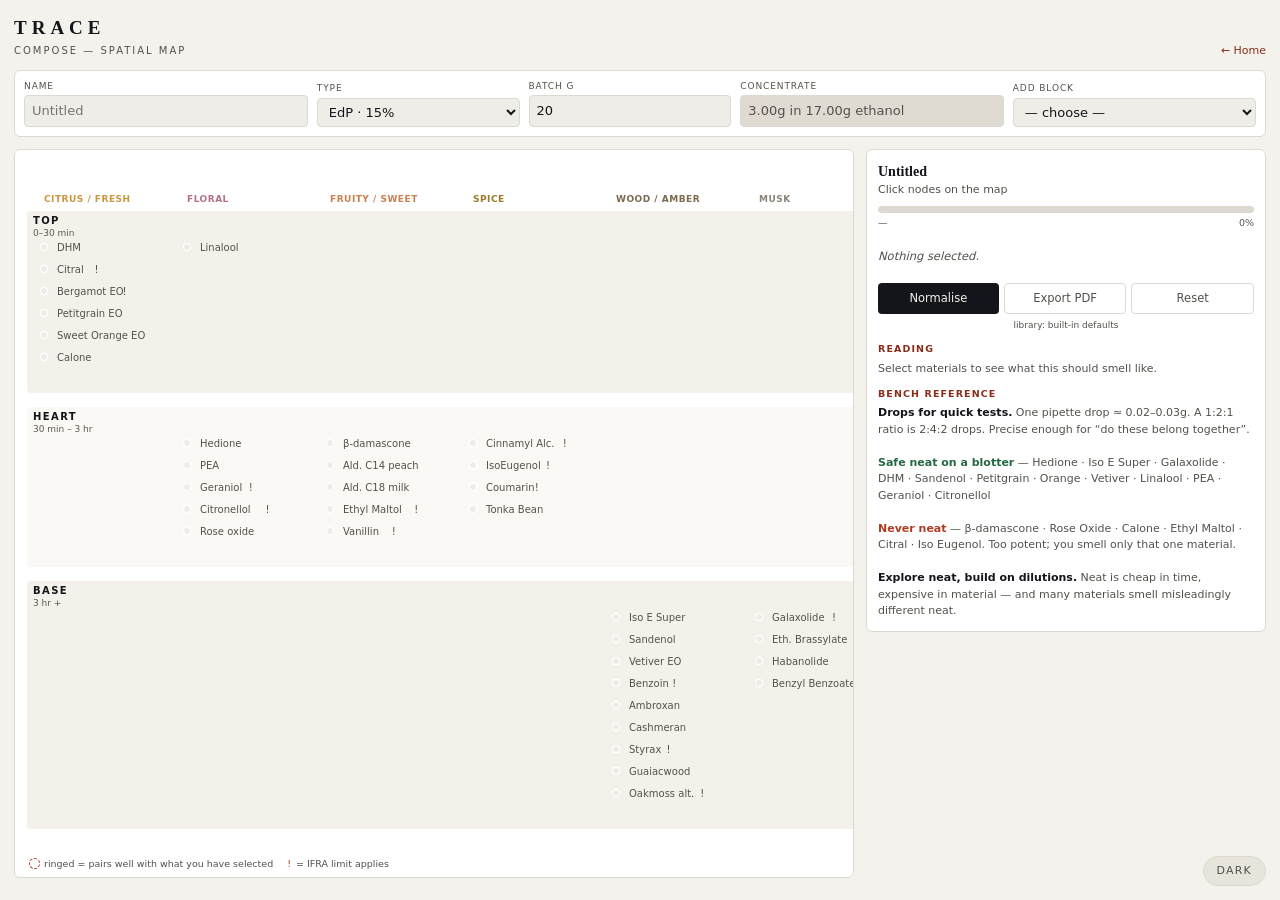
==== compose-map.html @ ac711b18 "Add files via upload" ====
<!DOCTYPE html>
<html lang="en">
<head>
<meta charset="utf-8">
<meta name="viewport" content="width=device-width,initial-scale=1">
<title>TRACE — Compose</title>
<meta name="theme-color" content="#14151A">
<meta name="mobile-web-app-capable" content="yes">
<link rel="manifest" href="compose-manifest.json">
<link rel="icon" href="icon.svg" type="image/svg+xml">
<link rel="stylesheet" href="theme.css">
<script src="theme.js"></script>
<style>
*{box-sizing:border-box;margin:0;padding:0}
body{background:var(--bone);color:var(--ink);font:14px/1.5 system-ui,-apple-system,sans-serif;padding:14px}
.wrap{max-width:1340px;margin:0 auto}
h1{font-family:Georgia,serif;font-size:19px;letter-spacing:5px;font-weight:700}
.sub{font-size:10px;letter-spacing:2px;color:var(--muted);text-transform:uppercase;margin-bottom:12px}
.bar{display:flex;gap:9px;flex-wrap:wrap;background:var(--paper);border:1px solid var(--line);
 border-radius:6px;padding:9px;margin-bottom:12px;align-items:flex-end}
.f{flex:1;min-width:96px}
.f label{display:block;font-size:9px;letter-spacing:.9px;text-transform:uppercase;color:var(--muted);margin-bottom:2px}
input,select{width:100%;border:1px solid var(--line);border-radius:4px;padding:5px 7px;font:inherit;font-size:13px;background:var(--surface2)}
.grid{display:grid;grid-template-columns:1fr 400px;gap:12px;align-items:start}
@media(max-width:1060px){.grid{grid-template-columns:1fr}}
.mapbox{background:var(--paper);border:1px solid var(--line);border-radius:6px;padding:6px;overflow-x:auto}
svg{display:block}
.node{cursor:pointer}
.node circle{transition:r .12s}
.node:hover circle{stroke:var(--primary);stroke-width:2}
.node text{font:10px system-ui,sans-serif;fill:var(--text-2);pointer-events:none}
.node.on text{font-weight:700;fill:var(--text)}
.node.sup text{fill:var(--text-3)}
.node.sug text{fill:var(--primary-t);font-weight:600}
.legend{font-size:9.5px;color:var(--muted);padding:4px 8px 0;display:flex;gap:14px;align-items:center}
.legend i{display:inline-block;width:11px;height:11px;border:1.3px dashed var(--primary);border-radius:50%;vertical-align:-2px;margin-right:4px}
.panel{background:var(--paper);border:1px solid var(--line);border-radius:6px;padding:11px;position:sticky;top:12px;max-height:95vh;overflow-y:auto}
.panel h3{font-family:Georgia,serif;font-size:14px}
.pm{font-size:11px;color:var(--muted);margin-bottom:8px}
.split{height:7px;border-radius:4px;overflow:hidden;display:flex;margin-bottom:3px;background:var(--line)}
.split i{height:100%}
.sl{display:flex;justify-content:space-between;font-size:9.5px;color:var(--muted);margin-bottom:9px}
.blk{border:1px solid var(--line);border-radius:5px;margin:6px 0;background:var(--surface2)}
.blkh{display:flex;align-items:center;gap:6px;padding:4px 7px;background:var(--surface3);font-size:10.5px;border-radius:4px 4px 0 0}
.blkh b{flex:1;font-size:10px;color:var(--brass);letter-spacing:.6px;text-transform:uppercase}
.blkh .bp{font-variant-numeric:tabular-nums;font-weight:700;font-size:11px}
.blkh button{background:none;border:none;color:var(--bad);cursor:pointer;font-size:13px;padding:0 2px}
.row{display:flex;align-items:center;gap:5px;padding:3px 6px;font-size:12px;border-bottom:1px solid var(--line)}
.row:last-child{border-bottom:none}
.row .d{width:7px;height:7px;border-radius:50%;flex-shrink:0}
.row .n{flex:1;line-height:1.2;font-size:11.5px;cursor:help}
.row input{width:50px;text-align:right;padding:2px 4px;font-size:11.5px}
.row select.bs{width:32px;padding:2px 1px;font-size:10px;border-color:var(--line);cursor:pointer}
.row .g{width:74px;text-align:right;font-size:10px;color:var(--muted);line-height:1.25}
.row .c{width:36px;text-align:right;font-size:10px;color:var(--brass);font-variant-numeric:tabular-nums}
.row .x{background:none;border:none;color:var(--bad);cursor:pointer;font-size:13px;padding:0 1px}
.sub2{display:block;font-size:8.5px;color:var(--brass);line-height:1.3}
.row.tot{border-top:1.5px solid var(--ink);border-bottom:none;margin-top:4px;padding-top:5px;font-weight:600}
.row.tot .sp{width:50px;text-align:right;font-size:11.5px;font-variant-numeric:tabular-nums}
.row.tot .g,.row.tot .c{color:var(--ink);font-size:10.5px}
.msg{border-radius:4px;padding:6px 8px;font-size:11px;margin-bottom:5px;line-height:1.35}
.msg.w{background:var(--warnbg);color:var(--warn)}.msg.b{background:var(--badbg);color:var(--bad)}
.msg.g{background:var(--goodbg);color:var(--good)}.msg.n{background:var(--surface3);color:var(--text-2)}
.emp{color:var(--muted);font-size:11.5px;font-style:italic;padding:9px 0}
h4{font-size:9.5px;letter-spacing:1.1px;text-transform:uppercase;color:var(--brass);margin:10px 0 4px}
.acts{display:flex;gap:5px;margin-top:8px;flex-wrap:wrap}
.btn{flex:1;min-width:76px;background:var(--ink);color:var(--bone);border:none;border-radius:4px;padding:6px;font:inherit;font-size:11.5px;cursor:pointer}
.btn.gh{background:none;color:var(--muted);border:1px solid var(--line)}
.bs2{padding:5px 0;border-bottom:1px solid var(--line);font-size:11px;line-height:1.45}
.bs2:last-child{border-bottom:none}
.bs2 b{color:var(--brass);font-size:9.5px;letter-spacing:.8px;text-transform:uppercase}
.bs2 .tm{display:inline-block;width:52px;color:var(--text-3);font-size:10px}
.bs2.good{color:var(--good)}.bs2.warn{color:var(--warn)}.bs2.bad{color:var(--bad)}
.bs2.good b,.bs2.warn b,.bs2.bad b{color:inherit}
#pv{display:none}
@media print{
 body{padding:0;background:var(--surface2)}
 .wrap{display:none}
 #pv{display:block;font:10px/1.4 system-ui,sans-serif;color:#000;padding:12mm}
 #pv h2{font-family:Georgia,serif;font-size:16px;letter-spacing:3px;margin-bottom:2px}
 #pv .meta{font-size:8.5px;color:#555;margin-bottom:8px;border-bottom:1.5px solid var(--primary);padding-bottom:5px}
 #pv table{width:100%;border-collapse:collapse;margin-bottom:8px}
 #pv th{text-align:left;font-size:7.5px;text-transform:uppercase;letter-spacing:.6px;color:#666;border-bottom:1px solid #999;padding:3px}
 #pv td{padding:2.5px 3px;border-bottom:1px solid var(--line);font-size:9px}
 #pv td.r{text-align:right;font-variant-numeric:tabular-nums}
 #pv tr.bh td{background:var(--surface3);font-weight:700;font-size:8px;text-transform:uppercase;letter-spacing:.5px}
 #pv tr.tt td{border-top:1.5px solid #000;border-bottom:none;font-weight:700}
 #pv .cols{display:flex;gap:8mm}
 #pv .col{flex:1}
 #pv .sec{font-size:7.5px;text-transform:uppercase;letter-spacing:1px;color:var(--primary-t);margin:6px 0 2px;font-weight:700}
 #pv .ln{font-size:8.5px;margin-bottom:1.5px;line-height:1.35}
 #pv .fl{font-size:8px;padding:2.5px 4px;background:var(--surface2);border-left:2px solid var(--primary);margin-bottom:2px}
}
</style>
</head>
<body>
<div class="wrap">
<h1>TRACE</h1><div class="sub">Compose — spatial map
 <a href="home.html" style="float:right;color:var(--brass);text-decoration:none;text-transform:none;letter-spacing:0;font-size:11px">← Home</a></div>

<div class="bar">
  <div class="f" style="flex:1.4"><label>Name</label><input id="nm" placeholder="Untitled"></div>
  <div class="f"><label>Type</label><select id="ty"></select></div>
  <div class="f"><label>Batch g</label><input type="number" id="wt" value="20" step="0.5" min="1"></div>
  <div class="f" style="flex:1.3"><label>Concentrate</label><input id="cg" readonly style="background:var(--surface4);color:var(--text-2)"></div>
  <div class="f" style="flex:1.2"><label>Add block</label><select id="blkSel"></select></div>
</div>

<div class="grid">
  <div class="mapbox"><svg id="map" width="880" height="740"></svg>
    <div class="legend"><span><i></i>ringed = pairs well with what you have selected</span>
    <span style="color:var(--bad)">!</span><span style="margin-left:-9px">= IFRA limit applies</span></div>
  </div>
  <div class="panel">
    <h3 id="pt">Nothing selected</h3>
    <div class="pm" id="pmeta">Click nodes on the map</div>
    <div class="split" id="sp"></div>
    <div class="sl"><span id="sl">—</span><span id="ss">0%</span></div>
    <div id="msgs"></div>
    <div id="sel"></div>
    <div class="acts">
      <button class="btn" id="norm">Normalise</button>
      <button class="btn gh" id="save" style="display:none">Save to Studio</button>
      <button class="btn gh" id="pdf">Export PDF</button>
      <button class="btn gh" id="reset">Reset</button>
    </div>
    <div id="src" style="font-size:9px;color:var(--muted);margin-top:5px;text-align:center;cursor:help"></div>
    <h4>Reading</h4>
    <div id="brief" style="font-size:11px;color:var(--muted)">Select materials to see what this should smell like.</div>

    <h4>Bench reference</h4>
    <div style="font-size:11px;color:var(--muted);line-height:1.5">
      <b style="color:var(--ink)">Drops for quick tests.</b> One pipette drop ≈ 0.02–0.03g.
      A 1:2:1 ratio is 2:4:2 drops. Precise enough for “do these belong together”.<br><br>
      <b style="color:var(--good)">Safe neat on a blotter</b> — Hedione · Iso E Super · Galaxolide ·
      DHM · Sandenol · Petitgrain · Orange · Vetiver · Linalool · PEA · Geraniol · Citronellol<br><br>
      <b style="color:var(--bad)">Never neat</b> — β-damascone · Rose Oxide · Calone · Ethyl Maltol ·
      Citral · Iso Eugenol. Too potent; you smell only that one material.<br><br>
      <b style="color:var(--ink)">Explore neat, build on dilutions.</b> Neat is cheap in time,
      expensive in material — and many materials smell misleadingly different neat.
    </div>
  </div>
</div>
</div>
<div id="pv"></div>

<script>
const $=s=>document.querySelector(s);
const cssVar=n=>getComputedStyle(document.documentElement).getPropertyValue(n).trim();
// name, family, band, ifra(% finished |null), dilution%(100=neat), price Rs, pack g, verified
const MAT=[
 ['DHM','citrus','top',null,100,425,10,1],['Citral','citrus','top',0.6,100,380,10,0],
 ['Bergamot EO','citrus','top',0.4,100,500,10,0],['Petitgrain EO','citrus','top',null,100,550,10,0],
 ['Sweet Orange EO','citrus','top',null,100,350,10,1],['Calone','citrus','top',null,10,740,10,1],
 ['Linalool','floral','top',null,100,450,10,1],
 ['Hedione','floral','heart',null,100,650,10,1],['PEA','floral','heart',null,100,380,10,0],
 ['Geraniol','floral','heart',5.3,100,350,10,0],['Citronellol','floral','heart',5.0,100,350,10,0],
 ['Rose oxide','floral','heart',null,10,600,10,0],
 ['β-damascone','fruity','heart',null,10,700,10,0],['Ald. C14 peach','fruity','heart',null,100,350,30,1],
 ['Ald. C18 milk','fruity','heart',null,100,480,30,1],['Ethyl Maltol','fruity','heart',2.0,10,330,30,1],
 ['Vanillin','fruity','heart',5.0,100,500,50,1],
 ['Cinnamyl Alc.','spice','heart',0.5,100,370,10,1],['IsoEugenol','spice','heart',0.02,100,400,10,1],
 ['Coumarin','spice','heart',3.0,10,340,30,1],['Tonka Bean','spice','heart',null,100,300,10,1],
 ['Iso E Super','wood','base',null,100,400,10,1],['Sandenol','wood','base',null,100,400,10,1],
 ['Vetiver EO','wood','base',null,100,600,10,0],['Benzoin','wood','base',2.0,100,450,10,1],
 ['Ambroxan','wood','base',null,10,680,10,1],['Cashmeran','wood','base',null,100,1900,10,1],
 ['Styrax','wood','base',0.6,100,420,10,1],['Guaiacwood','wood','base',null,10,320,10,1],
 ['Oakmoss alt.','wood','base',0.1,10,370,30,1],
 ['Galaxolide','musk','base',21.4,100,350,10,1],['Eth. Brassylate','musk','base',null,100,380,10,1],
 ['Habanolide','musk','base',null,100,900,10,1],['Benzyl Benzoate','musk','base',null,100,220,10,1],
];
const FAMKEYS=[['citrus','Citrus / Fresh'],['floral','Floral'],['fruity','Fruity / Sweet'],
 ['spice','Spice'],['wood','Wood / Amber'],['musk','Musk']];
function famColour(k){
  const v=getComputedStyle(document.documentElement).getPropertyValue('--fam-'+k).trim();
  return v||'#B09A72';
}
let FAM=FAMKEYS.map(([k,n])=>[k,n,famColour(k)]);
function refreshFam(){ FAM=FAMKEYS.map(([k,n])=>[k,n,famColour(k)]); }
const BAND=[['top','TOP','0–30 min',55],['heart','HEART','30 min – 3 hr',255],['base','BASE','3 hr +',455]];
const TYPES=[['Cologne',4],['EdT',10],['EdP',15],['EdP intense',18],['Extrait',22],['Accord neat',100]];
const ETH_G=1.65;

const INFO={
 'DHM':['4–25%','citrus tops; Ambroxan; oakmoss','Heat-stable citrus. Cool Water runs it at 23% — strong enough to lead a fragrance alone.'],
 'Citral':['0.5–4%','DHM; bergamot; petitgrain','Sharp lemon, harsh neat. Sharpens another material\'s edge rather than standing alone.'],
 'Bergamot EO':['3–30%','lavender; oakmoss; rose','PHOTOTOXIC unless bergapten-free. Confirm the grade before wearing in sun.'],
 'Petitgrain EO':['3–15%','orange; neroli; vetiver','Survives heat far better than bergamot, and bridges down into the heart.'],
 'Orange EO':['3–15%','vanilla; cinnamon; caramel','True orange fruit. Nothing else in the kit substitutes.'],
 'Calone':['0.5–3%','Hedione; DHM; Iso E Super','Marine/melon. Trace doses — overdose reads as dated 90s aquatic.'],
 'Linalool':['2–10%','coumarin; oakmoss; citrus','Floral-lavender with a camphoraceous edge. Above ~10% it reads medicinal.'],
 'Hedione':['3–20%','Iso E Super; Galaxolide; rose oxide; linalool; bergamot','BioShop: EDP 3–15%, not IFRA restricted. Adds air rather than smell — florals sit flat without it. AVOID pairing with strong phenolics like eugenol at high dose; the sharpness competes with its transparency.'],
 'PEA':['5–30%','geraniol; citronellol; damascone','Low impact, high dose. Rose bases run it at 25–30%.'],
 'Geraniol':['5–25%','citronellol; PEA; rose oxide','Rose body. Pairs with citronellol — neither carries a rose alone.'],
 'Citronellol':['5–25%','geraniol; PEA','The sweeter half of rose body.'],
 'Rose oxide':['0.5–4%','geraniol; PEA; damascone','Metallic-green sparkle. Trace only; more reads harsh.'],
 'β-damascone':['1–8%','rose pillars; Ald. C14','Jammy rose depth. Overdose goes stewed.'],
 'Ald. C14':['2–15%','rose; vanillin; Ald. C18','Peach lactone despite the aldehyde name. Classic with rose.'],
 'Ald. C18':['2–6%','vanillin; coumarin; sandalwood','Coconut before it is milk. Above ~5% it dominates as coconut.'],
 'Ethyl Maltol':['0.1–2%','vanillin; coumarin; benzoin; musks','Cotton-candy caramel. BioShop: 0.1–2% of compound; below 0.5% it works as an invisible smoother rather than a note. Commonest cause of cloying, and it flattens what surrounds it.'],
 'Vanillin':['2–15%','benzoin; coumarin; ethyl maltol','Powder — dissolves in the ethanol, not the oils. Yellows over time.'],
 'Cinnamyl Alcohol':['0.5–4%','vanillin; benzoin; orange','Warm cinnamon, far less restricted than cinnamal. Too heavy for a top note.'],
 'Iso Eugenol':['0.05–0.5%','rose; carnation; clove','IFRA cap 0.02% — trace only, and needs a 1% dilution to weigh at all.'],
 'Coumarin':['3–20%','lavender; rosemary; vanillin; oakmoss; tonka','Toasted hay-almond, the fougère backbone. BioShop note: bridges vanillin sweetness to dry amber resins. Lasts 400+ hours on a strip — a strong fixative. IFRA capped at 1.5% of finished perfume.'],
 'Tonka Bean':['2–15%','coumarin; vanillin; tobacco','Natural coumarin source — rounder, batch-variable. Log the batch.'],
 'Iso E Super':['5–50%','Galaxolide; Hedione; Ambroxan; Sandenol','The Grojsman base: Iso E 10% + Galaxolide 8% is the structural foundation of most modern masculine formulas. Smooths and diffuses. Above 30% it stops supporting and becomes the effect.'],
 'Sandenol':['5–25%','Ambroxan; Iso E Super; tonka; vanillin; rose','Creamy sandalwood. BioShop: pair with Ambroxan, Cashmeran or Iso E Super to boost diffusion and longevity; with tonka or vanillin for creamy skin warmth.'],
 'Vetiver EO':['3–20%','citrus; Iso E Super; oakmoss','Earthy and dry — your main counterweight to sweetness. Harsh early, smooths with rest.'],
 'Benzoin':['3–15%','vanillin; coumarin; labdanum','Resinoid — pushes maceration past 3 weeks. The 2% IFRA cap binds near 13%.'],
 'Ambroxan':['3–15%','Iso E Super; Hedione; Galaxolide; Cashmeran; Vetiver','BioShop: +Iso E Super = smooth forest-skin effect · +Cashmeran = plush enveloping base · +Vetiver = earthy smoky counterpoint. Pre-diluted 10% in IPM — keep total IPM under ~20% of batch or it clouds.'],
 'Cashmeran':['0.2–3%','Iso E Super; Ambroxan; Sandenol; rose','Ambiguous, musky-peppery-woody — the "smell it again" driver. Typical industry dose is around 2%; most reference formulas sit under 1%. Priciest per gram, so overdosing costs twice.'],
 'Styrax':['1–6%','guaiacwood; labdanum; leather','Leathery-smoky, base position — will not give smoke in the heart.'],
 'Guaiacwood':['2–10%','styrax; vetiver; rose','Sweet rosy smoke. Softer than cypriol, sits in the base.'],
 'Oakmoss':['0.5–5%','bergamot; labdanum; coumarin','Chypre backbone. IFRA cap 0.1% — one of the tightest you work with.'],
 'Galaxolide':['5–30%','Iso E Super; PEA; Hedione; coumarin; geraniol','BioShop pairings: +Iso E Super = Grojsman/Eternity base · +PEA = rose musk · +coumarin = fougère musk · +geraniol 3–5% = rose-geranium lift. Musk anosmia is common, so blend structurally different musks (Ethylene Brassylate, Cashmeran) rather than relying on this alone.'],
 'Eth. Brassylate':['1–10%','rose; Ambroxan; coumarin; vanillin; Sandenol','Soft clean macrocyclic musk. BioShop: 1–10% of concentrate, 2–6% typical. Reads banana to you specifically — check with a fresh nose.'],
 'Habanolide':['2–15%','Galaxolide; Iso E Super; Hedione; Ambroxan; Eth. Brassylate','Clean macrocyclic musk. BioShop: 2–5% added to an oud-rose or amber base gives a modern airy halo without breaking the traditional character.'],
 'Benzyl Benzoate':['1–10%','Galaxolide; resinoids; heavy materials','Fixative and solvent, barely odorous. BioShop lists it specifically as an additional fixative for hot climates — directly relevant to Karachi.'],
 'Cypriol':['1–8%','vetiver; guaiacwood; rose','Nagarmotha — smoky, dry, oud-adjacent. Sits heart-to-base, so it can give smoke in the middle where styrax cannot.'],
 'Ethylene Brassylate':['1–10%','rose; Ambroxan; coumarin; vanillin; Sandenol','Soft clean macrocyclic musk. BioShop: 1–10% of concentrate, 2–6% typical. Reads banana to you specifically — check with a fresh nose.'],
 'Decalactone':['0.5–3%','vanillin; Ald. C18; peach','Peach-creamy lactone. Potent — overwhelming above ~1%.'],
 'Nonalactone':['2–6%','vanillin; coumarin; sandalwood','Coconut before it is milk. Above ~5% it dominates as coconut.'],
 'Geraniol':['5–25%','citronellol; PEA; rose oxide','Rose body. Pairs with citronellol — neither carries a rose alone.'],
 'Rose Oxide':['0.5–4%','geraniol; PEA; damascone','Metallic-green sparkle. Trace only; more reads harsh.'],
 'Damascone':['1–8%','rose pillars; Ald. C14','Jammy rose depth. Overdose goes stewed.'],
};
const DESC={'DHM':'fresh,clean','Citral':'sharp,lemony','Bergamot':'bright,citrus','Petitgrain':'green,dry-citrus',
 'Orange EO':'juicy,sweet-citrus','Calone':'marine,ozonic','Linalool':'floral,camphorous','Hedione':'radiant,airy',
 'PEA':'rosy,honeyed','Geraniol':'rosy,green','Citronellol':'rosy,soft','Rose oxide':'metallic,sparkling',
 'damascone':'jammy,boozy','C14':'peachy,creamy','C18':'coconut,milky','Ethyl Maltol':'caramel,candy',
 'Vanillin':'vanilla,powdery','Cinnamyl Alcohol':'cinnamon,warm-spice','Iso Eugenol':'clove,carnation',
 'Coumarin':'hay,toasted','Tonka':'hay,tobacco','Iso E Super':'velvety,transparent','Sandenol':'creamy,sandalwood',
 'Vetiver':'earthy,dry','Benzoin':'balsamic,resinous','Ambroxan':'ambergris,warm-skin','Cashmeran':'suede,spicy-musk',
 'Styrax':'leathery,smoky','Guaiacwood':'smoky,rosy-wood','Oakmoss':'mossy,bitter-green',
 'Galaxolide':'clean,laundry-musk','Brassylate':'musky,waxy','Habanolide':'skin-musk','Benzyl Benzoate':'faint-balsamic','Cypriol':'smoky,dry-wood','Decalactone':'peachy,creamy',
 'Nonalactone':'coconut,milky','Rose Oxide':'metallic,sparkling','Damascone':'jammy,boozy'};
// Accords documented by BioShop in their own ingredient pages, plus two of ours.
// Percentages are of the whole formula, as BioShop states them.
const PRESETS={
 'Rose accord (BioShop method)':[['Geraniol',14],['Citronellol',7],['PEA (Phenylethyl alcohol)',5],['Rose Oxide',1.5]],
 'Vanilla ladder':[['Vanillin',0.2],['Benzyl Benzoate',0.3],['Ethyl Maltol',0.1]],
 'Petitgrain cologne 4-2-1':[['Petitgrain EO',5],['Bergamot EO',2.5],['Vetiver EO',0.5]],
 'Balsamic module 1:2:2':[['Styrax Resinoid',1],['Benzoin Siam Resinoid',2]],
 'Fougère (tonka-lavender-moss)':[['Tonka Bean Oil',3],['Linalool',4],['Oakmoss',0.5],['Coumarin',3]],
 'DHM fresh accord':[['DHM (Dihydromyrcenol)',10],['Bergamot EO',4],['Galaxolide',6],['Linalool',2]],
 'Cashmere accord':[['Cashmeran',2],['Galaxolide',5],['Ethylene Brassylate',3],['Iso E Super',2]],
 'Skin-scent base':[['Cashmeran',2],['Habanolide',1],['Ambroxan',0.5]],
 'Grojsman base':[['Iso E Super',10],['Galaxolide',8]],
 'Radiance booster':[['Hedione',8],['Iso E Super',5],['Ambroxan',1]],
};
// materials that appear under different names in different lists.
// matched on the WHOLE normalised name, never as a substring — 'isoe' must not
// swallow 'isoeugenol'.
const ALIAS=[
 ['aldc14peach','aldc14','aldehydec14peach','aldehydec14','gammaundecalactone','undecalactone'],
 ['aldc18milk','aldc18coconut','aldc18','aldehydec18coconut','aldehydec18','gammanonalactone','nonalactone'],
 ['ethbrassylate','ethylenebrassylate'],
 ['betadamascone','damascone','bdamascone'],
 ['isoesuper','isoe'],
 ['oakmoss','oakmossalt','oakmossalternative'],
 ['dhm','dhmdihydromyrcenol','dihydromyrcenol'],
 ['pea','peaphenylethylalcohol','phenylethylalcohol'],
 ['calone','calone1951'],
 ['tonkabean','tonkabeanoil'],
 ['cinnamylalc','cinnamylalcohol'],
 ['benzoin','benzoinsiamresinoid'],
 ['styrax','styraxresinoid'],
 ['roseoxide'],
 ['cypriol','cypriolnagarmotha','nagarmotha'],
 ['sweetorangeeo','orangeeo'],
 ['gammadecalactone','decalactone'],
];
const nrm=s=>s.toLowerCase().replace(/[^a-z0-9]/g,'');
function sameMaterial(a,b){
 const x=nrm(a),y=nrm(b);
 if(x===y)return true;
 // alias groups match on the complete name only
 const g=ALIAS.find(gr=>gr.includes(x));
 if(g&&g.includes(y))return true;
 // otherwise allow a containment match, but only when the shorter name is
 // a whole leading or trailing word of the longer one
 const[short,long]=x.length<=y.length?[x,y]:[y,x];
 if(short.length>=4&&(long.startsWith(short)||long.endsWith(short))){
  // guard against 'isoe' vs 'isoeugenol' style false hits
  const aliasA=ALIAS.find(gr=>gr.includes(x)), aliasB=ALIAS.find(gr=>gr.includes(y));
  if(aliasA&&aliasB&&aliasA!==aliasB)return false;
  return true;
 }
 return false;
}

const PAIRS={
 'DHM':['Petitgrain EO','Sweet Orange EO','Ambroxan','Iso E Super','Calone'],
 'Citral':['DHM','Bergamot EO','Petitgrain EO'],
 'Bergamot EO':['Linalool','Oakmoss alt.','Coumarin','PEA'],
 'Petitgrain EO':['Sweet Orange EO','Vetiver EO','DHM','Bergamot EO'],
 'Orange EO':['Vanillin','Cinnamyl Alc.','Tonka Bean','Petitgrain EO'],
 'Calone':['Hedione','DHM','Iso E Super'],
 'Linalool':['Coumarin','Oakmoss alt.','Bergamot EO','Vetiver EO'],
 'Hedione':['Iso E Super','Galaxolide','Rose Oxide','Linalool','Bergamot EO','Sandenol'],
 'PEA':['Geraniol','Citronellol','β-damascone','Hedione'],
 'Geraniol':['Citronellol','PEA','Rose oxide','β-damascone'],
 'Citronellol':['Geraniol','PEA','Rose oxide'],
 'Rose oxide':['Geraniol','PEA','β-damascone'],
 'β-damascone':['PEA','Geraniol','Ald. C14 peach'],
 'Ald. C14 peach':['Vanillin','Ald. C18 milk','Sandenol','β-damascone'],
 'Ald. C18 milk':['Vanillin','Coumarin','Sandenol'],
 'Ethyl Maltol':['Vanillin','Coumarin','Benzoin','Tonka Bean','Ald. C14 (peach)'],
 'Vanillin':['Benzoin','Coumarin','Ethyl Maltol','Sandenol'],
 'Cinnamyl Alcohol':['Vanillin','Benzoin','Sweet Orange EO'],
 'Iso Eugenol':['Geraniol','PEA','Vanillin'],
 'Coumarin':['Linalool','Oakmoss','Tonka Bean','Vanillin','Ethylene Brassylate'],
 'Tonka Bean':['Coumarin','Vanillin','Styrax'],
 'Iso E Super':['Galaxolide','Hedione','Ambroxan','Sandenol','Cashmeran'],
 'Sandenol':['Ambroxan','Iso E Super','Cashmeran','Tonka Bean','Vanillin'],
 'Vetiver EO':['Iso E Super','Petitgrain EO','Oakmoss alt.','Guaiacwood'],
 'Benzoin':['Vanillin','Coumarin','Styrax'],
 'Ambroxan':['Iso E Super','Hedione','Galaxolide','Cashmeran','Vetiver EO','Sandenol'],
 'Cashmeran':['Iso E Super','Ambroxan','Sandenol','Geraniol','Habanolide'],
 'Styrax':['Guaiacwood','Benzoin','Tonka Bean'],
 'Guaiacwood':['Styrax','Vetiver EO','Geraniol'],
 'Oakmoss':['Bergamot EO','Coumarin','Linalool','Vetiver EO'],
 'Galaxolide':['Iso E Super','PEA','Hedione','Coumarin','Geraniol','Ethylene Brassylate'],
 'Eth. Brassylate':['Galaxolide','Habanolide','Ambroxan','Coumarin','Vanillin','Geraniol'],
 'Habanolide':['Galaxolide','Iso E Super','Hedione','Ambroxan','Ethylene Brassylate'],
 'Benzyl Benzoate':['Benzoin','Styrax','Galaxolide'],
 'Cypriol':['Vetiver EO','Guaiacwood','Geraniol','Styrax'],
 'Ethylene Brassylate':['Galaxolide','Habanolide','Ambroxan','Coumarin','Vanillin','Geraniol'],
 'Decalactone':['Vanillin','Ald. C18 milk','Sandenol'],
 'Nonalactone':['Vanillin','Coumarin','Sandenol'],
 'Rose Oxide':['Geraniol','PEA','β-damascone'],
 'Damascone':['PEA','Geraniol','Ald. C14 peach'],
};
// Resolved, symmetric pairing graph. PAIRS as written is directional — if
// Ethyl Maltol lists Coumarin, selecting Coumarin must also ring Ethyl Maltol.
let GRAPH={};
function buildGraph(){
 GRAPH={};
 const add=(a,b)=>{ if(!a||!b||a===b)return; (GRAPH[a]=GRAPH[a]||new Set()).add(b); };
 Object.keys(PAIRS).forEach(k=>{
  const src=resolve(k); if(!src)return;        // key not present in this library
  (PAIRS[k]||[]).forEach(t=>{
   const dst=resolve(t); if(!dst)return;       // skip materials not owned
   add(src,dst); add(dst,src);                 // both directions
  });
 });
}
function pairsFor(n){
 const key=resolve(n);
 if(key&&GRAPH[key])return[...GRAPH[key]];
 for(const k in PAIRS)if(sameMaterial(n,k))return PAIRS[k];
 return[];
}
// For pre-diluted stocks, converting a neat range gives impossible numbers
// (coumarin 3–20% neat would need 30–200% of a 10% stock). These are the
// achievable ranges for the stock as sold, with the neat equivalent noted.
const STOCK_RANGE={
 'Ambroxan':'3–15%','Coumarin':'4–25%','Ethyl Maltol':'1–20%','Calone':'0.5–5%',
 'Rose Oxide':'1–8%','beta-Damascone':'1–10%','Guaiacwood':'2–15%','Oakmoss':'2–15%',
};
function usageRange(name){
 const inf=info(name); if(!inf)return null;
 const m=M(name), dil=m?m[4]:100;
 if(dil<100){
  const key=Object.keys(STOCK_RANGE).find(k=>sameMaterial(k,name));
  const txt=key?STOCK_RANGE[key]:inf[0];
  const nums=(txt.match(/[\d.]+/g)||[]).map(Number);
  return {txt:txt+' of your '+dil+'% stock', lo:nums[0]??null, hi:nums[1]??null,
          neat:inf[0], dil, trace:txt!==inf[0]};
 }
 const nums=(inf[0].match(/[\d.]+/g)||[]).map(Number);
 return {txt:inf[0], lo:nums[0]??null, hi:nums[1]??null, neat:inf[0], dil, trace:false};
}
function rangeFlag(name,pct){
 const r=usageRange(name); if(!r||r.lo==null||r.hi==null||!pct)return '';
 if(pct>r.hi*1.15)return 'high';
 if(pct<r.lo*0.85)return 'low';
 return '';
}
function resolve(target){
 const hit=MAT.find(m=>sameMaterial(m[0],target));
 return hit?hit[0]:null;
}
function suggested(){
 const s=new Set();
 Object.keys(sel).forEach(n=>pairsFor(n).forEach(p=>{
  const real=resolve(p);
  if(real&&sel[real]===undefined)s.add(real)}));
 return s;
}
// Materials that should not sit together, curated from BioShop AVOID statements.
// Stored ONCE per pair and checked BOTH WAYS — a warning on A's page is a warning
// for B too, which is not how the source data reads.
const TEN=/galaxolide|ambroxan|cashmeran|benzoin|vanillin|maltol|habanolide|iso e|styrax|guaiac|oakmoss|patchouli|brassylate/i;
const CONFLICTS=[
 ['DHM','Calone','over-saturates the fresh register',{'DHM':8},'B','their marine accord specifies DHM 5-8%'],
 ['DHM','AAG','two green-aquatic drivers compete',{'DHM':8},'E','no figure given; mirrors the Calone threshold'],
 ['Calone','AAG','both ozonic — 4:1 AAG:Calone is the accord, beyond that it muddles',{'AAG':0.4},'D','from their 4:1 AAG:Calone accord ratio'],
 ['DHM','Iso Eugenol','incongruent fresh-spicy clash',null,'B','stated as an absolute clash, no dose given'],
 ['Hedione','Iso Eugenol','phenolic sharpness competes with Hedione transparency',{'Iso Eugenol':0.01},'I','Iso Eugenol IFRA cap 0.02% of finished'],
 ['Calone','Iso Eugenol','clean marine against warm phenolic',null,'E','structural logic, not stated'],
 ['Orange EO','Iso Eugenol','phenolic + citrus — discolouration risk',{'Orange EO':8},'E','they say ’high concentrations’ with no number'],
 ['Petitgrain EO','Oakmoss','both EU sensitisers — risk compounds',{'Oakmoss':0.05},'I','Oakmoss IFRA cap 0.1% of finished'],
 ['Iso Eugenol','Oakmoss','both strong sensitisers',null,'B','stated: avoid with other strong sensitisers'],
 ['Cinnamyl Alc','Iso Eugenol','both EU allergens at max rate',{'Cinnamyl Alc':1.5},'E','both EU allergens; threshold is mine'],
 ['Coumarin','Tonka','COUMARIN STACKING — total must stay under 1.5% of finished',{'Coumarin':2.0},'I','coumarin IFRA 1.5% of finished'],
 ['Ald. C14','Ald. C18','over-lactoning — artificial candy effect',{'Ald. C14':0.8},'E','’high percentages’ stated, no number'],
 ['Ald. C14','Aldehyde C16','lactone overload',{'Ald. C14':0.8},'E','’high percentages’ stated, no number'],
 ['Ald. C18','Aldehyde C16','lactone overload',{'Ald. C18':6},'E','’high percentages’ stated, no number'],
 ['Cashmeran','Orange EO','strong citrus with no bridging middle note',{'Cashmeran':2},'E','stated qualitatively; threshold is mine'],
 ['Cashmeran','Petitgrain EO','strong citrus with no bridging middle note',{'Cashmeran':2},'E','stated qualitatively; threshold is mine'],
 ['Guaiacwood','Orange EO','smokiness suppresses citrus lift',{'Guaiacwood':4},'E','’overdosing in citrus blends’ — no number'],
 ['Guaiacwood','Bergamot','smokiness suppresses citrus lift',{'Guaiacwood':4},'E','’overdosing in citrus blends’ — no number'],
 ['Sandenol','Citral','aggressive aldehyde needs a bridging material',{'Citral':0.6},'E','’aggressive aldehydes’ — no number'],
 ['Vetiver','Calone','vetiver overwhelms delicate aquatics',{'Vetiver':5},'E','’keep concentrations measured’ — no number'],
 ['Vetiver','Galaxolide','sharp synthetic musk against vetiver can dissonate',{'Vetiver':8},'E','’at high ratios’ — no number'],
 ['Citronellol','Benzyl Benzoate','citronellol flattens under overdosed benzyl benzoate',{'Benzyl Benzoate':6},'E','my inference'],
 ['Bergamot','Peppermint','two assertive camphoraceous tops compete',{'Peppermint':0.3},'B','stated: eucalyptus-type camphoraceous clash'],
 ['Ethyl Maltol','Furaneol','multiple primary sweeteners — pick ONE lead',{'Furaneol':0.05},'B','stated: avoid multiple primary sweeteners'],
 ['Ethyl Maltol','Maple Lactone','multiple sweeteners — keep one as lead',{'Maple Lactone':0.2},'E','threshold mine'],
 ['Ethyl Maltol','Ethyl Vanillin','cumulative sweetness overpowers',{'Ethyl Vanillin':0.3},'B','stated explicitly by name'],
 ['Furaneol','Maple Lactone','multiple sweeteners — pick ONE lead',{'Furaneol':0.05},'E','threshold mine'],
 ['Vanillin','Ethyl Vanillin','use the ladder ratio 4:2:1, not both at full dose',{'Ethyl Vanillin':0.3},'D','from their 0.2:0.1:0.05 vanilla ladder'],
 ['Vanillin','Benzaldehyde','vanillin + strong aldehyde — contrast turns harsh',{'Benzaldehyde':0.3},'B','stated: avoid vanillin with strong aldehydes'],
 ['Aldehyde C16','Ethyl Maltol','jammy + candy without calibration reads synthetic',{'Aldehyde C16':0.06},'B','stated: without careful calibration'],
 ['Birch Tar','Calone','tar smoke destroys a marine accord',null,'E','structural logic'],
 ['Birch Tar','Orange EO','tar suppresses citrus lift',{'Birch Tar':0.03},'E','structural logic'],
 ['Birch Tar','Petitgrain EO','tar suppresses citrus lift',{'Birch Tar':0.03},'E','structural logic'],
 ['Civet','Calone','animalic against clean marine',{'Civet':0.02},'E','structural logic'],
 ['Indole','Calone','indolic warmth against clean marine',{'Indole':0.03},'E','structural logic'],
 ['Sulfurol','Calone','savoury-milky against marine is incongruent',{'Sulfurol':0.02},'E','structural logic'],
 ['Peppermint','Calone','two cooling registers compete',{'Peppermint':0.2},'E','structural logic'],
 ['Safranal','Calone','leathery-medicinal against clean marine',{'Safranal':0.01},'E','structural logic'],
 ['Frankincense','Orange EO','resinous smoke mutes citrus lift',{'Frankincense':8},'E','structural logic'],
 ['Labdanum','Calone','heavy amber against a fresh marine top',{'Labdanum':1.0},'E','structural logic'],
 ['Cedarwood','Calone','dry wood flattens the aquatic effect',{'Cedarwood':6},'E','structural logic'],
];
function conflictsIn(names, shares){
 const out=[], seen=new Set();
 const actual=n=>{const m=M(n); return m ? (shares[n]||0)*m[4]/100 : 0;};
 CONFLICTS.forEach(([a,b,why,cap,src,srcwhy])=>{
  const ma=names.filter(n=>sameMaterial(n,a)||nrm(n).includes(nrm(a)));
  const mb=names.filter(n=>sameMaterial(n,b)||nrm(n).includes(nrm(b)));
  ma.forEach(x=>mb.forEach(y=>{
   if(x===y)return;
   const k=[x,y].sort().join('|'); if(seen.has(k))return; seen.add(k);
   if(!cap){ out.push([x,y,why,'avoid at any dose',true,src,srcwhy]); return; }
   const key=Object.keys(cap)[0], lim=cap[key];
   const who=(sameMaterial(x,key)||nrm(x).includes(nrm(key)))?x:y;
   const act=actual(who);
   out.push([x,y,why,
     'safe while '+who+' stays under '+lim+'% actual — you are at '+act.toFixed(3)+'%',
     act>lim, src, srcwhy]);
  }));
 });
 return out;
}

const DIF=/hedione|iso e|ambroxan|DHM|calone|galaxolide/i;
const M=n=>MAT.find(x=>x[0]===n);
function info(n){for(const k in INFO)if(n.includes(k))return INFO[k];return null}
function desc(n){for(const k in DESC)if(n.includes(k))return DESC[k].split(',');return[]}
function perG(n){const m=M(n);return m&&m[6]?m[5]/m[6]:0}
function weighAs(w){if(w>=0.10)return{t:w.toFixed(3)+'g',tier:0};
 if(w>=0.01)return{t:(w*10).toFixed(2)+'g †',tier:1};return{t:(w*100).toFixed(2)+'g ‡',tier:2}}

const NS='http://www.w3.org/2000/svg';
const mk=(t,a={})=>{const e=document.createElementNS(NS,t);for(const k in a)e.setAttribute(k,a[k]);return e};
let sel={},blocks=[],rowRefs={},bid=1,studioIds=null;
const VERIFIED={};
const SKEY='trace:compose', LKEY='trace:studio';
const Store={
 async get(k){if(window.storage){try{const r=await window.storage.get(k,false);return r?r.value:null}catch(e){}}
  try{return localStorage.getItem(k)}catch(e){return null}},
 async set(k,v){if(window.storage){try{await window.storage.set(k,v,false);return}catch(e){}}
  try{localStorage.setItem(k,v)}catch(e){}}};

// where a material sits on the map, inferred from its name
const PLACE={'DHM':['citrus','top'],'Citral':['citrus','top'],'Bergamot':['citrus','top'],
 'Petitgrain':['citrus','top'],'Orange':['citrus','top'],'Calone':['citrus','top'],
 'Linalool':['floral','top'],'Cardamom':['spice','top'],
 'Hedione':['floral','heart'],'PEA':['floral','heart'],'Phenylethyl':['floral','heart'],
 'Geraniol':['floral','heart'],'Citronellol':['floral','heart'],'Rose oxide':['floral','heart'],
 'Jasmine':['floral','heart'],'damascone':['fruity','heart'],'C14':['fruity','heart'],
 'C18':['fruity','heart'],'Nonalactone':['fruity','heart'],'nonalactone':['fruity','heart'],
 'Decalactone':['fruity','heart'],'Maltol':['fruity','heart'],'Vanillin':['fruity','heart'],
 'Cinnamyl':['spice','heart'],'Eugenol':['spice','heart'],'Coumarin':['spice','heart'],
 'Tonka':['spice','heart'],
 'Iso E':['wood','base'],'Sandenol':['wood','base'],'Vetiver':['wood','base'],
 'Benzoin':['wood','base'],'Ambroxan':['wood','base'],'Cashmeran':['wood','base'],
 'Styrax':['wood','base'],'Guaiacwood':['wood','base'],'Oakmoss':['wood','base'],
 'Cypriol':['wood','base'],'Labdanum':['wood','base'],
 'Civet':['musk','base'],'Aldehyde C16':['fruity','heart'],'Peppermint':['citrus','top'],
 'Birch Tar':['wood','base'],'Frankincense':['wood','base'],'Fructone':['fruity','heart'],
 'Black Pepper':['spice','top'],'Safranal':['spice','heart'],'Indole':['floral','heart'],
 'Sulfurol':['fruity','heart'],'Furaneol':['fruity','heart'],'Maple Lactone':['fruity','heart'],
 'AAG':['citrus','top'],'Benzaldehyde':['fruity','heart'],'Cedarwood':['wood','base'],
 'cis-3-Hexenol':['citrus','top'],'Heliotropin':['fruity','heart'],'Ethyl Vanillin':['fruity','heart'],
 'Lavender':['floral','top'],'Ylang Ylang':['floral','heart'],'Labdanum':['wood','base'],
 'Galaxolide':['musk','base'],'Brassylate':['musk','base'],'Habanolide':['musk','base'],
 'Benzyl Benzoate':['musk','base'],'Civetone':['musk','base']};
// exact names from the real library take priority — checked before any substring guess
const PLACE_EXACT={
 'Ald. C14 (peach)':['fruity','heart'],'Ald. C18 (coconut)':['fruity','heart'],
 'PEA (Phenylethyl alcohol)':['floral','heart'],'Iso Eugenol':['spice','heart'],
 'Iso E Super':['wood','base'],'Rose Oxide':['floral','heart'],
 'beta-Damascone':['fruity','heart'],'Orange EO':['citrus','top'],
 'Oakmoss':['wood','base'],'Cinnamyl Alcohol':['spice','heart'],
 'Tonka Bean Oil':['spice','heart'],'Ethylene Brassylate':['musk','base'],
 'Calone':['citrus','top'],'Styrax Resinoid':['wood','base'],
 'Benzoin Siam Resinoid':['wood','base'],'DHM (Dihydromyrcenol)':['citrus','top'],
 'Cypriol (Nagarmotha)':['wood','base'],'Oakmoss alternative':['wood','base'],
 'gamma-Nonalactone':['fruity','heart'],'gamma-Decalactone':['fruity','heart'],
};
function place(n){
 const key=Object.keys(PLACE_EXACT).find(k=>k.toLowerCase()===n.trim().toLowerCase());
 if(key)return PLACE_EXACT[key];
 // fall back to substring, longest key first so 'Phenylethyl' beats 'PEA'
 const ks=Object.keys(PLACE).sort((a,b)=>b.length-a.length);
 for(const k of ks)if(n.toLowerCase().includes(k.toLowerCase()))return PLACE[k];
 return['wood','base'];
}


// merge the user's real library over the built-in list — Studio wins on conflicts,
// but nothing in the built-in list ever disappears
async function loadLibrary(){
 const v=await Store.get(LKEY); if(!v)return null;
 let d; try{d=JSON.parse(v)}catch(e){return null}
 if(!d.mat||!d.mat.length)return null;
 const skip=/^(ethanol|dpg|ipm|isopropyl myristate|water)$/i;
 const builtIn=MAT.map(r=>r.slice());
 const rows=[],ids={};
 d.mat.forEach(m=>{
  const name=(m.name||'').trim();
  if(!name||skip.test(name))return;
  if(rows.some(r=>sameMaterial(r[0],name)))return;
  const[f,b]=place(name);
  rows.push([name,f,b,m.ifra,m.conc,m.price,m.bottleSize,m.priceVerified?1:0]);
  ids[name]=m.id;
  if(m.verified)VERIFIED[name]=m.verified;
  // library data wins over the built-in tables
  if(m.usage||m.pairs||m.note){
   INFO[name]=[m.usage||(info(name)||['—'])[0],
               m.pairs||(info(name)||['','—'])[1],
               m.note||(info(name)||['','',''])[2]];
   VERIFIED[name]=m.verified||"";
  }
  if(m.pairs){
   const list=m.pairs.split(/[;,]/).map(x=>x.trim()).filter(Boolean);
   if(list.length)PAIRS[name]=list;
  }
 });
 if(!rows.length)return null;
 let carried=0;
 builtIn.forEach(r=>{
  if(rows.some(x=>sameMaterial(x[0],r[0])))return;
  rows.push(r);carried++;
 });
 MAT.length=0; rows.forEach(r=>MAT.push(r));
 studioIds=ids;
 return {studio:rows.length-carried, carried};
}
let saveT=null;
function persist(){clearTimeout(saveT);saveT=setTimeout(()=>Store.set(SKEY,JSON.stringify(
 {sel,blocks,bid,nm:$('#nm').value,ty:$('#ty').value,wt:$('#wt').value})),400)}
const COLW=143,X0=14,DY=22;
let P={},BANDY={};
function layout(){
 P={};BANDY={};
 let y=55;
 BAND.forEach(([bk])=>{
  const rows=Math.max(1,...FAM.map(([fk])=>MAT.filter(m=>m[1]===fk&&m[2]===bk).length));
  const h=36+rows*DY+14;
  BANDY[bk]={y,h};
  FAM.forEach(([fk],fi)=>MAT.filter(m=>m[1]===fk&&m[2]===bk)
   .forEach((m,i)=>{P[m[0]]={x:X0+fi*COLW+9,y:y+36+i*DY,fam:fk,band:bk}}));
  y+=h+14;
 });
 return y;
}
layout();

const conc=()=>+$('#ty').value, W=()=>parseFloat($('#wt').value)||0, cgram=()=>W()*conc()/100;
function shares(){const ns=Object.keys(sel),su=ns.reduce((a,n)=>a+(sel[n]||0),0);
 const o={};ns.forEach(n=>o[n]=su>0?(sel[n]||0)/su*100:0);return{out:o,su}}
const blockOf=n=>{const b=blocks.find(b=>b.m.includes(n));return b?b.id:''};

function drawMap(){
 const svg=$('#map');svg.innerHTML='';
 BAND.forEach(([bk,bn,bt],bi)=>{
  const{y:by,h}=BANDY[bk];
  svg.append(mk('rect',{x:6,y:by,width:868,height:h,fill:bi%2?cssVar('--band-a'):cssVar('--band-b'),rx:4}));
  const l=mk('text',{x:12,y:by+13,'font-size':10,'font-weight':700,'letter-spacing':1.4,fill:cssVar('--text')});l.textContent=bn;svg.append(l);
  const t=mk('text',{x:12,y:by+25,'font-size':9,fill:cssVar('--text-3')});t.textContent=bt;svg.append(t);
 });
 FAM.forEach(([fk,fn,fc],fi)=>{const t=mk('text',{x:X0+fi*COLW+9,y:46,'font-size':9,'letter-spacing':.5,fill:fc,'font-weight':600});
  t.textContent=fn.toUpperCase();svg.append(t)});
 const ord={top:0,heart:1,base:2};
 const pts=Object.keys(sel).map(n=>({n,...P[n]})).sort((a,b)=>ord[a.band]-ord[b.band]||a.x-b.x);
 if(pts.length>1){let d='M '+pts[0].x+' '+pts[0].y;
  for(let i=1;i<pts.length;i++){const a=pts[i-1],b=pts[i],mx=(a.x+b.x)/2;
   d+=` C ${mx} ${a.y}, ${mx} ${b.y}, ${b.x} ${b.y}`}
  svg.append(mk('path',{d,fill:'none',stroke:cssVar('--primary'),'stroke-width':1.6,'stroke-opacity':.6,'stroke-linecap':'round'}))}
 const any=Object.keys(sel).length>0,{out:sh}=shares();
 const sug=any?suggested():new Set();
 MAT.forEach(m=>{const[name,fam,,ifra]=m,p=P[name],on=sel[name]!==undefined;
  const isSug=!on&&sug.has(name);
  const fc=FAM.find(f=>f[0]===fam)[2];
  const g=mk('g',{class:'node'+(on?' on':'')+(any&&!on&&!isSug?' sup':'')+(isSug?' sug':'')});
  const r=on?Math.max(5,Math.min(11,4+(sh[name]||0)*.22)):3.6;
  if(isSug)g.append(mk('circle',{cx:p.x,cy:p.y,r:8,fill:'none',stroke:cssVar('--primary'),
    'stroke-width':1.3,'stroke-dasharray':'2.5 2.5','stroke-opacity':.85}));
  g.append(mk('circle',{cx:p.x,cy:p.y,r,fill:on?fc:cssVar('--surface2'),stroke:on?fc:(isSug?cssVar('--primary'):cssVar('--surface5')),
    'stroke-width':on?0:1.2,'fill-opacity':any&&!on&&!isSug?.35:1}));
  const disp=name.length>17?name.slice(0,16)+'…':name;
  const t=mk('text',{x:p.x+13,y:p.y+3.5});t.textContent=disp;g.append(t);
  if(ifra!=null){const w=mk('text',{x:p.x+17+disp.length*5.6,y:p.y+3.5,'font-size':10,'font-weight':700,fill:cssVar('--bad')});w.textContent='!';g.append(w)}
  const inf=info(name),ti=mk('title');
  const ur=usageRange(name);
  const why=isSug?Object.keys(sel).filter(s=>pairsFor(s).some(p=>resolve(p)===name)):[];
  ti.textContent=[name,desc(name).join(', '),
   why.length?'▸ pairs with your '+why.join(', '):'',
   'typical '+(ur?ur.txt:(inf?inf[0]:'—')),
   ur&&ur.trace?'('+ur.neat+' is the neat figure — a '+ur.dil+'% stock cannot reach it)':'',
   'pairs with: '+(inf?inf[1]:'—'),
   VERIFIED[name]&&!/^estimate/i.test(VERIFIED[name])
     ? '✓ verified — '+VERIFIED[name]
     : '⌁ unverified — my estimate, check the supplier page',
   ifra!=null?'IFRA '+ifra+'% of finished product':'no IFRA limit',
   m[4]<100?'supplied at '+m[4]+'% in carrier':'neat',
   'Rs '+perG(name).toFixed(1)+'/g',inf?'\n'+inf[2]:''].filter(Boolean).join('  ·  ');
  g.append(ti);
  g.onclick=()=>{if(on){delete sel[name];blocks.forEach(b=>b.m=b.m.filter(x=>x!==name))}else sel[name]=5;draw()};
  svg.append(g)});
}

function buildRows(){
 const box=$('#sel');box.innerHTML='';rowRefs={};
 const names=Object.keys(sel);
 if(!names.length){box.innerHTML='<div class="emp">Nothing selected.</div>';return}
 const ord={top:0,heart:1,base:2};
 const mkRow=n=>{
  const fc=FAM.find(f=>f[0]===P[n].fam)[2],m=M(n),inf=info(n);
  const r=document.createElement('div');r.className='row';
  const d=document.createElement('span');d.className='d';d.style.background=fc;
  const nm=document.createElement('span');nm.className='n';
  nm.innerHTML=n+(m[4]<100?'<span class="sub2">'+m[4]+'% in carrier</span>':'');
  const ur=usageRange(n);
  if(inf)nm.title=n+'\ntypical '+(ur?ur.txt:inf[0])
   +(ur&&ur.trace?'\n('+ur.neat+' is the figure for neat material — a '+ur.dil
     +'% stock is a trace-dosing tool and cannot reach that)':'')
   +'\npairs with: '+inf[1]+'\n\n'+inf[2];
  const ip=document.createElement('input');ip.type='number';ip.step='any';ip.min='0';ip.value=sel[n];
  ip.oninput=()=>{sel[n]=ip.value===''?0:parseFloat(ip.value)||0;refresh()};
  const bsel=document.createElement('select');bsel.className='bs';bsel.title='Assign to block';
  bsel.innerHTML='<option value="">—</option>'+blocks.map(b=>`<option value="${b.id}">${b.n.slice(0,2)}</option>`).join('');
  bsel.value=blockOf(n);
  bsel.onchange=()=>{blocks.forEach(b=>b.m=b.m.filter(x=>x!==n));
   const b=blocks.find(b=>b.id==bsel.value);if(b)b.m.push(n);draw()};
  const g=document.createElement('span');g.className='g';
  const c=document.createElement('span');c.className='c';
  const x=document.createElement('button');x.className='x';x.textContent='×';
  x.onclick=()=>{delete sel[n];blocks.forEach(b=>b.m=b.m.filter(y=>y!==n));draw()};
  r.append(d,nm,ip,bsel,g,c,x);rowRefs[n]={g,c,input:ip};return r};
 blocks.forEach(b=>{
  const mem=b.m.filter(n=>sel[n]!==undefined);if(!mem.length)return;
  const wrap=document.createElement('div');wrap.className='blk';
  const h=document.createElement('div');h.className='blkh';
  h.innerHTML='<b>'+b.n+'</b><span class="bp" id="bp'+b.id+'"></span>';
  const del=document.createElement('button');del.textContent='×';del.title='Remove block and its materials';
  del.onclick=()=>{b.m.forEach(n=>delete sel[n]);blocks=blocks.filter(x=>x!==b);draw()};
  h.append(del);wrap.append(h);
  mem.sort((a,c)=>ord[P[a].band]-ord[P[c].band]).forEach(n=>wrap.append(mkRow(n)));
  box.append(wrap)});
 names.filter(n=>!blockOf(n)).sort((a,c)=>ord[P[a].band]-ord[P[c].band]).forEach(n=>box.append(mkRow(n)));
 const tr=document.createElement('div');tr.className='row tot';
 tr.innerHTML='<span class="d"></span><span class="n">Total</span><span class="sp" id="sPct"></span>'+
  '<span style="width:32px"></span><span class="g" id="sG"></span><span class="c" id="sC"></span><span style="width:15px"></span>';
 box.append(tr);
}

function draw(){refreshFam();layout();buildRows();refresh()}
window.draw=draw;
function refresh(){
 $('#cg').value=cgram().toFixed(2)+'g in '+(W()-cgram()).toFixed(2)+'g ethanol';
 drawMap();
 const names=Object.keys(sel),{out:sh,su}=shares(),cg=cgram();
 $('#pt').textContent=$('#nm').value||'Untitled';
 $('#pmeta').textContent=names.length?names.length+' materials · '+conc()+'% · '+W()+'g':'Click nodes on the map';
 const bt={top:0,heart:0,base:0};names.forEach(n=>bt[P[n].band]+=sh[n]);
 const sp=$('#sp');sp.innerHTML='';
 [['top',cssVar('--fam-citrus')],['heart',cssVar('--fam-floral')],['base',cssVar('--scent-blood')]].forEach(([k,c])=>{
  const i=document.createElement('i');i.style.width=bt[k]+'%';i.style.background=c;sp.append(i)});
 $('#sl').textContent=names.length?`top ${Math.round(bt.top)} · heart ${Math.round(bt.heart)} · base ${Math.round(bt.base)}`:'—';
 const ss=$('#ss');ss.textContent=names.length?(Math.abs(su-100)<.5?'100%':su.toFixed(1)+'% → normalised'):'0%';
 ss.style.color=Math.abs(su-100)<.5?'var(--good)':'var(--muted)';
 let cost=0,est=false;
 names.forEach(n=>{const r=rowRefs[n];if(!r)return;
  const m=M(n),w=cg*sh[n]/100,wa=weighAs(w);
  r.g.innerHTML=wa.t+(m[4]<100?'<span class="sub2">'+(sh[n]*m[4]/100).toFixed(2)+'% active</span>':'');
  r.g.style.color=wa.tier?'var(--warn)':'var(--muted)';
  const c=w*perG(n);cost+=c;if(!m[7])est=true;
  r.c.textContent=c>=1?Math.round(c):c.toFixed(1);
  r.c.title='Rs '+perG(n).toFixed(1)+'/g'+(m[7]?'':' — estimated');
  const rf=rangeFlag(n,sh[n]), ur=usageRange(n);
  if(r.input){
   r.input.style.borderColor = rf==='high'?'var(--warn)':rf==='low'?'var(--text-3)':'';
   const at = Math.abs(su-100)<.5 ? '' : ' (you are at '+sh[n].toFixed(1)+'% once normalised)';
   r.input.title = ur
    ? 'typical '+ur.txt+(rf==='high'?' — above range':rf==='low'?' — below range':' — in range')+at
    : '';
  }});
 cost+=(W()-cg)*ETH_G;
 blocks.forEach(b=>{const e=$('#bp'+b.id);
  if(e)e.textContent=b.m.filter(n=>sel[n]!==undefined).reduce((a,n)=>a+sh[n],0).toFixed(1)+'%'});
 const sP=$('#sPct');
 if(sP){sP.textContent=su.toFixed(1)+'%';sP.style.color=Math.abs(su-100)<.5?'var(--good)':'var(--warn)';
  $('#sG').textContent=W().toFixed(1)+'g';
  $('#sC').textContent='Rs '+Math.round(cost)+(est?'*':'');
  $('#sC').title='Batch total'+(est?'. * some prices estimated':'')+' · Rs '+Math.round(W()?cost/W()*50:0)+' per 50g bottle'}
 msgs(bt,cg,names,sh);brief(bt,names,sh);
 window._est=est;window._cost=cost;persist();
}

function msgs(bt,cg,names,sh){
 const box=$('#msgs');box.innerHTML='';
 const add=(k,t)=>{const d=document.createElement('div');d.className='msg '+k;d.innerHTML=t;box.append(d)};
 if(!names.length)return;
 const viol=[];let carrier=0,t1=0,t2=0;
 names.forEach(n=>{const m=M(n),act=sh[n]*conc()/100*(m[4]/100);
  if(m[3]!=null&&act>m[3])viol.push(n+' at '+act.toFixed(2)+'% vs '+m[3]+'% — cap at '+(m[3]*100/(conc()*m[4]/100)).toFixed(1)+'% of concentrate');
  if(m[4]<100)carrier+=cg*sh[n]/100*(1-m[4]/100);
  const w=cg*sh[n]/100,tr=weighAs(w).tier;if(w>0&&tr===1)t1++;if(w>0&&tr===2)t2++});
 viol.forEach(v=>add('b','<b>IFRA over</b> — '+v));
 if(!viol.length&&names.some(n=>M(n)[3]!=null))add('g','IFRA limits clear.');
 if(carrier>0){const p=carrier/W()*100;
  if(p>20)add('b','Carrier load <b>'+p.toFixed(1)+'%</b> — past the ~22% cloud threshold.');
  else if(p>12)add('w','Carrier load '+p.toFixed(1)+'% — watch it.')}
 conflictsIn(names,sh).forEach(([a,b,why,verdict,over,src,srcwhy])=>
  add(over?'b':'w', (over?'<b>OVER THRESHOLD</b> — ':'<b>Watch</b> — ')+a+' + '+b+
   '<br><span style=\'opacity:.85\'>'+why+'</span>'+'<br><span style=\'opacity:.7;font-size:10px\'>'+verdict+'</span>'+'<br><span style=\'font-size:9.5px;opacity:.8\'>'+({B:'&#10003; BioShop stated',D:'&#10003; derived from a BioShop figure',I:'&#10003; published IFRA limit',E:'&#8902; MY ESTIMATE — no published figure'}[src]||'')+' &middot; '+(srcwhy||'')+'</span>'));
 if(t1)add('w','<b>†</b> '+t1+' under 0.10g — dilute what you hold <b>1:9</b>, weigh the figure shown.');
 if(t2)add('b','<b>‡</b> '+t2+' under 0.01g — a 1:9 dilution still will not reach the floor. Dilute <b>1:99</b> or raise the batch.');
 if(names.length>2){
  if(!bt.top)add('n','No top note — it will open abruptly.');
  if(!bt.base)add('n','No base — gone within the hour.');
  if(!bt.heart&&bt.top&&bt.base)add('n','No heart — top and base will feel disconnected.');
  if(bt.top>45)add('w','Top-heavy at '+Math.round(bt.top)+'% — most evaporates in 30 min.')}
}

function readingData(bt,names,sh){
 const fams={};let sweet=0,dry=0,ten=0,dif=0,res=0;
 names.forEach(n=>{fams[P[n].fam]=(fams[P[n].fam]||0)+sh[n];
  if(/maltol|vanill|benzoin|coumarin|tonka|milk|C18|Orange/i.test(n))sweet+=sh[n];
  if(/vetiver|oakmoss|iso e|petitgrain|guaiac|styrax|patchouli/i.test(n))dry+=sh[n];
  if(TEN.test(n))ten+=sh[n];if(DIF.test(n))dif+=sh[n];
  if(/benzoin|styrax|oakmoss/i.test(n))res+=sh[n]});
 const band=k=>names.filter(n=>P[n].band===k).sort((a,b)=>sh[b]-sh[a]).slice(0,3);
 const words={};names.forEach(n=>desc(n).forEach(w=>words[w]=(words[w]||0)+sh[n]));
 const has=r=>names.some(n=>r.test(n));
 const isoE=sel['Iso E Super']?sh['Iso E Super']:0;
 let genre='';
 if(isoE>30)genre='minimalist skin-scent — Iso E at '+Math.round(isoE)+'% is an overdose, and that becomes the effect';
 else if(has(/oakmoss/i)&&has(/bergamot/i)&&fams.floral>8)genre='chypre';
 else if(has(/coumarin/i)&&has(/oakmoss|linalool/i)&&dry>12)genre='fougère';
 else if(has(/calone/i)&&fams.citrus>12)genre='aquatic';
 else if(sweet>25)genre='gourmand — sweetness is the subject';
 else if(sweet>12)genre='gourmand accent — sweetness as facet';
 else if(has(/geraniol|citronellol|rose oxide/i))genre='rose composition';
 else if(fams.wood>35&&sweet<10)genre='dry woody-amber';
 else if(fams.citrus>35)genre='cologne — citrus-led';
 let cl,ck;
 if(sweet>22&&dry<8){cl='poor — sweet with no dry contrast will bloom and cloy in heat';ck='bad'}
 else if(res>18&&dry<10){cl='marginal — resinous weight gets heavy in humidity';ck='warn'}
 else if(dry>15&&sweet<15){cl='good — dry and transparent, holds up in heat';ck='good'}
 else{cl='workable — sweetness is countered';ck='ok'}
 const s=[];
 if(fams.floral>8&&!sel['Hedione'])s.push('Hedione — florals sit flat without it');
 if(sweet>10&&dry<5)s.push('vetiver or Iso E Super for dryness');
 if(fams.citrus>20&&!fams.wood)s.push('a wood base — citrus has nowhere to land');
 if((sel['Geraniol']||sel['Citronellol'])&&!sel['β-damascone'])s.push('β-damascone — rose body without depth reads thin');
 if(sel['Ethyl Maltol']&&sh['Ethyl Maltol']>12)s.push('ethyl maltol is high — it flattens what sits around it');
 if(bt.base>0&&bt.base<20)s.push('more base — under 20% will not hold');
 return{band,words:Object.entries(words).sort((a,b)=>b[1]-a[1]).slice(0,5).map(x=>x[0]),genre,cl,ck,sugg:s,
  lon:ten>45?'long — 6h+':ten>25?'moderate — 4–6h':ten>12?'short — 2–4h':'very short — under 2h',
  pro:dif>45?'strong, fills a room':dif>22?"moderate, arm's length":'close to skin',
  mac:res?'3+ weeks — resinoid present':has(/EO|Tonka/i)?'2 weeks — naturals present':'1 week — all synthetic',
  hasAmb:has(/ambroxan|cashmeran|habanolide/i)}}

function brief(bt,names,sh){
 const b=$('#brief');
 if(!names.length){b.textContent='Select materials to see what this should smell like.';return}
 const d=readingData(bt,names,sh);
 let t='<div class="bs2"><b>Wear arc</b><br>';
 t+='<span class="tm">0–30m</span> '+(bt.top?d.band('top').join(', '):'nothing — opens into the heart')+'<br>';
 t+='<span class="tm">30m–3h</span> '+(bt.heart?d.band('heart').join(', '):'gap')+'<br>';
 t+='<span class="tm">3h+</span> '+(bt.base?d.band('base').join(', '):'nothing')+'</div>';
 if(d.words.length)t+='<div class="bs2"><b>Character</b><br>'+d.words.join(' · ')+'</div>';
 if(d.genre)t+='<div class="bs2"><b>Reads as</b><br>'+d.genre+'</div>';
 t+='<div class="bs2"><b>Performance</b><br>longevity '+d.lon+' · projection '+d.pro+'</div>';
 t+='<div class="bs2 '+d.ck+'"><b>Karachi climate</b><br>'+d.cl+'</div>';
 t+='<div class="bs2"><b>Maceration</b><br>'+d.mac+'</div>';
 if(d.hasAmb)t+='<div class="bs2"><b>Note</b><br>ambiguous base material present — the "smell it again" quality</div>';
 if(d.sugg.length)t+='<div class="bs2"><b>Consider</b><br>'+d.sugg.join('<br>')+'</div>';
 b.innerHTML=t;
}

function buildPDF(){
 const names=Object.keys(sel);if(!names.length){alert('Nothing to export.');return}
 const{out:sh,su}=shares(),cg=cgram(),ord={top:0,heart:1,base:2};
 const bt={top:0,heart:0,base:0};names.forEach(n=>bt[P[n].band]+=sh[n]);
 const d=readingData(bt,names,sh);
 let rows='',cost=0;
 const line=n=>{const m=M(n),w=cg*sh[n]/100,wa=weighAs(w),c=w*perG(n);cost+=c;
  return`<tr><td>${n}${m[4]<100?' <i style="font-size:7.5px">('+m[4]+'% in carrier)</i>':''}</td>`+
   `<td class="r">${sh[n].toFixed(1)}%</td><td class="r">${m[4]<100?(sh[n]*m[4]/100).toFixed(2)+'%':'—'}</td>`+
   `<td class="r">${wa.t}</td><td class="r">${c>=1?Math.round(c):c.toFixed(1)}</td></tr>`};
 blocks.forEach(b=>{const mem=b.m.filter(n=>sel[n]!==undefined);if(!mem.length)return;
  rows+=`<tr class="bh"><td colspan="4">${b.n}</td><td class="r">${mem.reduce((a,n)=>a+sh[n],0).toFixed(1)}%</td></tr>`;
  mem.sort((a,c)=>ord[P[a].band]-ord[P[c].band]).forEach(n=>rows+=line(n))});
 const free=names.filter(n=>!blockOf(n)).sort((a,c)=>ord[P[a].band]-ord[P[c].band]);
 if(free.length&&blocks.some(b=>b.m.some(n=>sel[n]!==undefined)))rows+='<tr class="bh"><td colspan="5">Unblocked</td></tr>';
 free.forEach(n=>rows+=line(n));
 const eth=W()-cg;cost+=eth*ETH_G;
 rows+=`<tr><td>Ethanol</td><td class="r">—</td><td class="r">—</td><td class="r">${eth.toFixed(2)}g</td><td class="r">${Math.round(eth*ETH_G)}</td></tr>`;
 rows+=`<tr class="tt"><td>Total</td><td class="r">${su.toFixed(1)}%</td><td class="r"></td><td class="r">${W().toFixed(1)}g</td><td class="r">Rs ${Math.round(cost)}</td></tr>`;
 const viol=[];names.forEach(n=>{const m=M(n),act=sh[n]*conc()/100*(m[4]/100);
  if(m[3]!=null&&act>m[3])viol.push(n+' — '+act.toFixed(2)+'% vs '+m[3]+'% limit')});
 const dil=names.filter(n=>weighAs(cg*sh[n]/100).tier>0);
 const ty=TYPES.find(t=>t[1]===conc());
 $('#pv').innerHTML=`<h2>${($('#nm').value||'UNTITLED').toUpperCase()}</h2>
 <div class="meta">TRACE · ${ty?ty[0]:''} ${conc()}% · ${W()}g batch · concentrate ${cg.toFixed(2)}g + ethanol ${eth.toFixed(2)}g · ${new Date().toLocaleDateString()}</div>
 <table><tr><th>Material</th><th class="r">% conc</th><th class="r">active</th><th class="r">weigh</th><th class="r">Rs</th></tr>${rows}</table>
 <div class="cols"><div class="col">
  <div class="sec">Wear arc</div>
  <div class="ln">0–30m · ${bt.top?d.band('top').join(', '):'—'}</div>
  <div class="ln">30m–3h · ${bt.heart?d.band('heart').join(', '):'—'}</div>
  <div class="ln">3h+ · ${bt.base?d.band('base').join(', '):'—'}</div>
  <div class="sec">Structure</div><div class="ln">top ${Math.round(bt.top)}% · heart ${Math.round(bt.heart)}% · base ${Math.round(bt.base)}%</div>
  <div class="sec">Character</div><div class="ln">${d.words.join(' · ')}</div>
  ${d.genre?'<div class="sec">Reads as</div><div class="ln">'+d.genre+'</div>':''}
 </div><div class="col">
  <div class="sec">Performance</div><div class="ln">longevity ${d.lon}</div><div class="ln">projection ${d.pro}</div>
  <div class="sec">Maceration</div><div class="ln">${d.mac}</div>
  <div class="sec">Karachi climate</div><div class="ln">${d.cl}</div>
  <div class="sec">Cost</div><div class="ln">Rs ${Math.round(cost)} this batch · Rs ${Math.round(W()?cost/W()*50:0)} per 50g bottle${window._est?' (some estimated)':''}</div>
 </div></div>
 <div class="sec">IFRA</div>${viol.length?viol.map(v=>'<div class="fl">OVER — '+v+'</div>').join(''):'<div class="ln">All limits clear at this concentration.</div>'}
 ${dil.length?'<div class="sec">Weighing</div>'+dil.map(n=>{const t=weighAs(cg*sh[n]/100);
   return'<div class="fl">'+n+' — dilute what you hold '+(t.tier===1?'1:9':'1:99')+', weigh '+t.t.replace(/[†‡]/g,'').trim()+'</div>'}).join(''):''}
 ${d.sugg.length?'<div class="sec">Consider</div>'+d.sugg.map(s=>'<div class="ln">· '+s+'</div>').join(''):''}
 <div style="margin-top:8px;font-size:7px;color:#888;border-top:1px solid #ccc;padding-top:4px">
 IFRA figures are Category 4 (fine fragrance) as % of finished product, seeded from memory and unverified. Confirm against the official IFRA Standards before commercial use.</div>`;
 window.print();
}

(function init(){
 const s=$('#ty');TYPES.forEach(([n,c])=>{const o=document.createElement('option');o.value=c;o.textContent=n+' · '+c+'%';s.append(o)});
 s.value=15;s.onchange=refresh;$('#wt').oninput=refresh;$('#nm').oninput=refresh;
 const bs=$('#blkSel');
 bs.innerHTML='<option value="">— choose —</option>'+Object.keys(PRESETS).map(k=>`<option>${k}</option>`).join('')+'<option value="__new">+ Empty block…</option>';
 bs.onchange=()=>{const v=bs.value;if(!v)return;
  if(v==='__new'){const n=prompt('Block name');if(n)blocks.push({id:bid++,n,m:[]})}
  else{const b={id:bid++,n:v,m:[]};PRESETS[v].forEach(([mn,p])=>{if(M(mn)){sel[mn]=p;b.m.push(mn)}});blocks.push(b)}
  bs.value='';draw()};
 $('#norm').onclick=()=>{const ns=Object.keys(sel),su=ns.reduce((a,n)=>a+(sel[n]||0),0);
  if(!su)return;ns.forEach(n=>sel[n]=Math.round(sel[n]/su*1000)/10);draw()};
 $('#reset').onclick=()=>{if(Object.keys(sel).length&&!confirm('Clear everything?'))return;
  sel={};blocks=[];bid=1;$('#nm').value='';$('#wt').value=20;$('#ty').value=15;Store.set(SKEY,'');draw()};
 $('#pdf').onclick=buildPDF;
 $('#save').onclick=saveToStudio;
 if('serviceWorker' in navigator)navigator.serviceWorker.register('compose-sw.js').catch(()=>{});
 loadLibrary().then(r=>{
  const h=layout();
  buildGraph();
  $('#map').setAttribute('height',h+10);
  if(r){$('#src').textContent='library: '+r.studio+' from Studio'+(r.carried?' + '+r.carried+' built-in':'');
   $('#src').title=r.carried
    ? r.carried+' material(s) are on this map but not yet in your Studio library — add them in Studio so cost and stock track properly.'
    : 'All materials loaded from your Studio library.';}
  else{$('#src').textContent='library: built-in defaults';
   $('#src').title='No Studio data on this device. Open Studio and import your data to link them.';}
  $('#save').style.display=r?'':'none';
  return Store.get(SKEY);
 }).then(v=>{
  if(v){try{const d=JSON.parse(v);
   sel=d.sel||{};blocks=d.blocks||[];bid=d.bid||1;
   Object.keys(sel).forEach(n=>{if(!MAT.find(m=>m[0]===n))delete sel[n]});
   blocks.forEach(b=>b.m=b.m.filter(n=>sel[n]!==undefined));
   if(d.nm)$('#nm').value=d.nm; if(d.ty)$('#ty').value=d.ty; if(d.wt)$('#wt').value=d.wt;
  }catch(e){}}
  draw();
 });
})();

async function saveToStudio(){
 const names=Object.keys(sel);
 if(!names.length){alert('Nothing to save.');return}
 if(!studioIds){alert('No Studio library linked on this device.');return}
 const v=await Store.get(LKEY); if(!v){alert('Studio data not found.');return}
 const d=JSON.parse(v);
 const{out:sh}=shares();
 const missing=names.filter(n=>!studioIds[n]);
 if(missing.length){alert('Not in the Studio library: '+missing.join(', '));return}
 const res=/benzoin|styrax|oakmoss/i, nat=/EO|Tonka/i;
 d.form.push({id:Math.random().toString(36).slice(2,9),
  name:$('#nm').value||'From Compose',conc:conc(),
  mac:names.some(n=>res.test(n))?3:names.some(n=>nat.test(n))?2:1,
  note:'Built in Compose'+(blocks.length?' — blocks: '+blocks.filter(b=>b.m.some(n=>sel[n]!==undefined)).map(b=>b.n).join(', '):'')+'.',
  parked:'',
  items:names.map(n=>({ref:studioIds[n],acc:false,pct:Math.round(sh[n]*10)/10}))});
 await Store.set(LKEY,JSON.stringify(d));
 alert('Saved to Studio as "'+($('#nm').value||'From Compose')+'".');
}
</script>
</body>
</html>
---- theme.css ----
/* ==========================================================
   TRACE — brand theme · dark
   Single source of truth. Edit here, every app follows.
   Linked by: home · index · compose-map · open · direction
   ========================================================== */

:root{
  /* ---- base + elevation --------------------------------
     white overlaid on #14151A at increasing opacity.
     Higher number = closer to the viewer.                 */
  --bg:       #14151A;   /*  0%  page                       */
  --surface:  #202125;   /*  5%  cards, panels              */
  --surface2: #24252A;   /*  7%  nested panels, rows         */
  --surface3: #292A2F;   /*  9%  headers, block titles       */
  --surface4: #303135;   /* 12%  hover, active               */
  --surface5: #3A3A3F;   /* 16%  inputs, wells               */

  /* ---- brand -------------------------------------------- */
  --primary:   #E8563C;  /* flame — accent, tags, alerts     */
  --primary-d: #C4442D;  /* pressed / darker fill            */
  --primary-t: #F9AE9B;  /* label tint — 8.8:1 on base       */
  --secondary: #3CCEE8;  /* cyan — links, data, second voice */
  --secondary-d:#2BA8BF;
  --secondary-t:#7FDFF0;

  /* ---- text --------------------------------------------- */
  --text:   #EDEBE6;     /* 15.3:1 — body                    */
  --text-2: #A5A199;     /*  7.0:1 — secondary               */
  --text-3: #97938B;     /*  5.9:1 — labels                  */
  --line:   #2A2B31;     /* borders, rules                   */

  /* ---- status ------------------------------------------- */
  --good: #4FC28A;
  --warn: #E0A33C;
  --bad:  #F2705A;   /* 6.6:1 — alert text, lifted from the flame */
  --goodbg: #1B2B23;
  --warnbg: #2E2718;
  --badbg:  #2E1C18;

  /* ---- legacy names, mapped so existing CSS keeps working */
  --bone:  var(--bg);
  --paper: var(--surface);
  --ink:   var(--text);
  --brass: var(--primary-t);
  --muted: var(--text-2);

  /* ---- olfactory families (Compose map) ------------------
     lifted for legibility on a dark ground                  */
  --fam-citrus: #E8B14F;
  --fam-floral: #E087A8;
  --fam-fruity: #F0895C;
  --fam-spice:  #D4A23C;
  --fam-wood:   #B09A72;
  --fam-musk:   #9A968E;

  --band-a: #1A1B20;
  --band-b: #202125;
  --block:  #292A2F;

  /* ---- scent colours — product only, never in UI --------- */
  --scent-amber:   #FF8A1F;
  --scent-peach:   #F0A830;
  --scent-climate: #3CCEE8;
  --scent-serpent: #1F8FA8;
  --scent-blood:   #B01E4A;

  /* ---- type --------------------------------------------- */
  --font-display: 'Space Grotesk', system-ui, sans-serif;
  --font-body: 'Space Grotesk', system-ui, -apple-system, sans-serif;
  --wordmark-size: 19px;
  --wordmark-spacing: 6px;
}

@font-face{
  font-family:'Space Grotesk';
  src:url('SpaceGrotesk.ttf') format('truetype');
  font-weight:300 700; font-display:swap;
}

body{ background:var(--bg); color:var(--text); font:14px/1.5 var(--font-body); }
.mark,.wordmark,h1.brand{
  font-family:var(--font-display); font-size:var(--wordmark-size);
  letter-spacing:var(--wordmark-spacing); font-weight:600;
}
.sub,.brandsub{ font-size:10px; letter-spacing:2px; color:var(--text-3); text-transform:uppercase; }
::selection{ background:var(--primary); color:#fff; }
input,select,textarea{ background:var(--surface5); color:var(--text); border-color:var(--line); }
input:focus,select:focus{ outline:1px solid var(--primary); outline-offset:0; }
a{ color:var(--secondary); }

/* ==========================================================
   RULES
   · Accent is fill and marker, never body text.
   · Accent stays near 10% of the visual field — tags, rules,
     flags. Large areas of #E8563C glare.
   · --text-3 is for labels only; it is 3.4:1 and fails as body.
   · Scent colours appear on product, never in the interface.
   TO REBRAND
   1. Colours — edit above. That is the whole job for CSS.
   2. Wordmark — the text "TRACE" in each app's <h1>.
   3. Icon — replace icon.svg, keep the filename.
   4. Map node colours repeat in compose-map's JS array FAM,
      because JS cannot read CSS variables. Search 'const FAM='.
   ========================================================== */

/* ==========================================================
   LIGHT — for the apps, where you read dense numbers for an
   hour. Dark stays the default and the public face.
   Toggle adds .light to <html>; theme.js handles it.
   ========================================================== */
:root.light{
  --bg:       #F4F2ED;
  --surface:  #FFFFFF;
  --surface2: #EFEDE7;
  --surface3: #E7E4DC;
  --surface4: #DFDBD2;
  --surface5: #FFFFFF;

  --primary:   #B03A24;   /* 5.40:1 — darkened; flame fails on light */
  --primary-d: #8E2D1B;
  --primary-t: #8A2C1A;   /* label tint on light — 7.5:1 */
  --secondary: #15788C;   /* 4.58:1 */
  --secondary-d:#0F5C6B;
  --secondary-t:#3CCEE8;

  --text:   #14151A;      /* 16.3:1 */
  --text-2: #54514B;      /*  7.0:1 */
  --text-3: #5C5953;      /*  6.3:1 */
  --line:   #DDD9D1;

  --good: #256842;  --warn: #7E560F;  --bad: #B03A24;
  --goodbg: #E4EFE7; --warnbg: #F7EFDC; --badbg: #F8E6E1;

  --fam-citrus: #C9973F; --fam-floral: #B4718C; --fam-fruity: #C97F4F;
  --fam-spice:  #9C7A28; --fam-wood:   #7A6A4F; --fam-musk:   #8A8378;
  --band-a: #FBF9F5; --band-b: #F4F1EA; --block: #EBE7DE;
}

/* toggle button — injected by theme.js */
.themeToggle{
  position:fixed; right:14px; bottom:14px; z-index:999;
  background:var(--surface3); color:var(--text-2); border:1px solid var(--line);
  border-radius:20px; padding:6px 13px; font:inherit; font-size:11px;
  letter-spacing:1.2px; cursor:pointer; text-transform:uppercase;
}
.themeToggle:hover{ color:var(--text); border-color:var(--primary); }
@media print{ .themeToggle{display:none} }
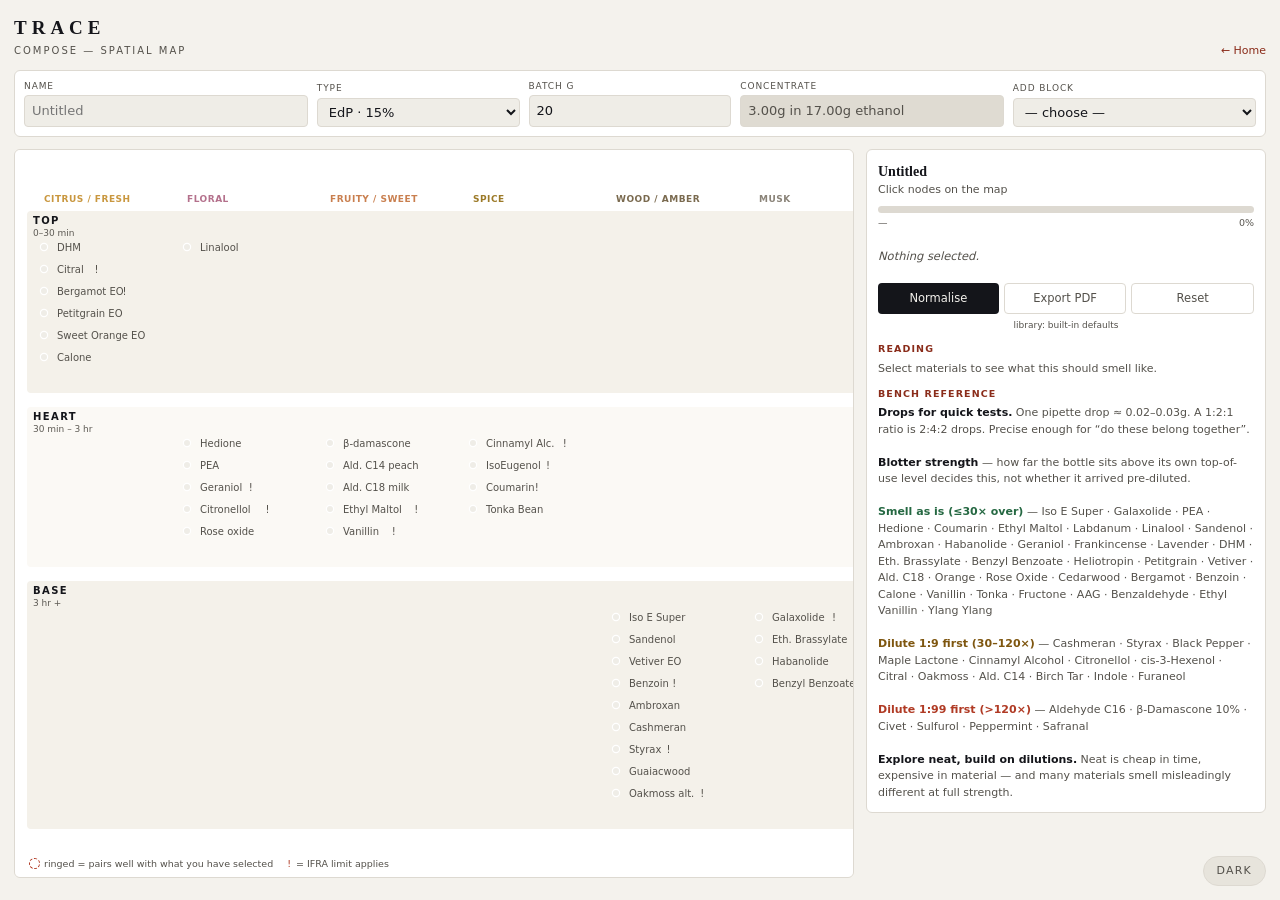
==== commit 76933e41: "Add files via upload" ====
--- a/compose-map.html
+++ b/compose-map.html
@@ -129,15 +129,23 @@
     <div id="brief" style="font-size:11px;color:var(--muted)">Select materials to see what this should smell like.</div>
 
     <h4>Bench reference</h4>
-    <div style="font-size:11px;color:var(--muted);line-height:1.5">
-      <b style="color:var(--ink)">Drops for quick tests.</b> One pipette drop ≈ 0.02–0.03g.
+    <div style="font-size:11px;color:var(--text-2);line-height:1.5">
+      <b style="color:var(--text)">Drops for quick tests.</b> One pipette drop ≈ 0.02–0.03g.
       A 1:2:1 ratio is 2:4:2 drops. Precise enough for “do these belong together”.<br><br>
-      <b style="color:var(--good)">Safe neat on a blotter</b> — Hedione · Iso E Super · Galaxolide ·
-      DHM · Sandenol · Petitgrain · Orange · Vetiver · Linalool · PEA · Geraniol · Citronellol<br><br>
-      <b style="color:var(--bad)">Never neat</b> — β-damascone · Rose Oxide · Calone · Ethyl Maltol ·
-      Citral · Iso Eugenol. Too potent; you smell only that one material.<br><br>
-      <b style="color:var(--ink)">Explore neat, build on dilutions.</b> Neat is cheap in time,
-      expensive in material — and many materials smell misleadingly different neat.
+      <b style="color:var(--text)">Blotter strength</b> — how far the bottle sits above its own
+      top-of-use level decides this, not whether it arrived pre-diluted.<br><br>
+      <b style="color:var(--good)">Smell as is (≤30× over)</b> — Iso E Super · Galaxolide · PEA ·
+      Hedione · Coumarin · Ethyl Maltol · Labdanum · Linalool · Sandenol · Ambroxan · Habanolide ·
+      Geraniol · Frankincense · Lavender · DHM · Eth. Brassylate · Benzyl Benzoate · Heliotropin ·
+      Petitgrain · Vetiver · Ald. C18 · Orange · Rose Oxide · Cedarwood · Bergamot · Benzoin ·
+      Calone · Vanillin · Tonka · Fructone · AAG · Benzaldehyde · Ethyl Vanillin · Ylang Ylang<br><br>
+      <b style="color:var(--warn)">Dilute 1:9 first (30–120×)</b> — Cashmeran · Styrax ·
+      Black Pepper · Maple Lactone · Cinnamyl Alcohol · Citronellol · cis-3-Hexenol · Citral ·
+      Oakmoss · Ald. C14 · Birch Tar · Indole · Furaneol<br><br>
+      <b style="color:var(--bad)">Dilute 1:99 first (&gt;120×)</b> — Aldehyde C16 ·
+      β-Damascone 10% · Civet · Sulfurol · Peppermint · Safranal<br><br>
+      <b style="color:var(--text)">Explore neat, build on dilutions.</b> Neat is cheap in time,
+      expensive in material — and many materials smell misleadingly different at full strength.
     </div>
   </div>
 </div>
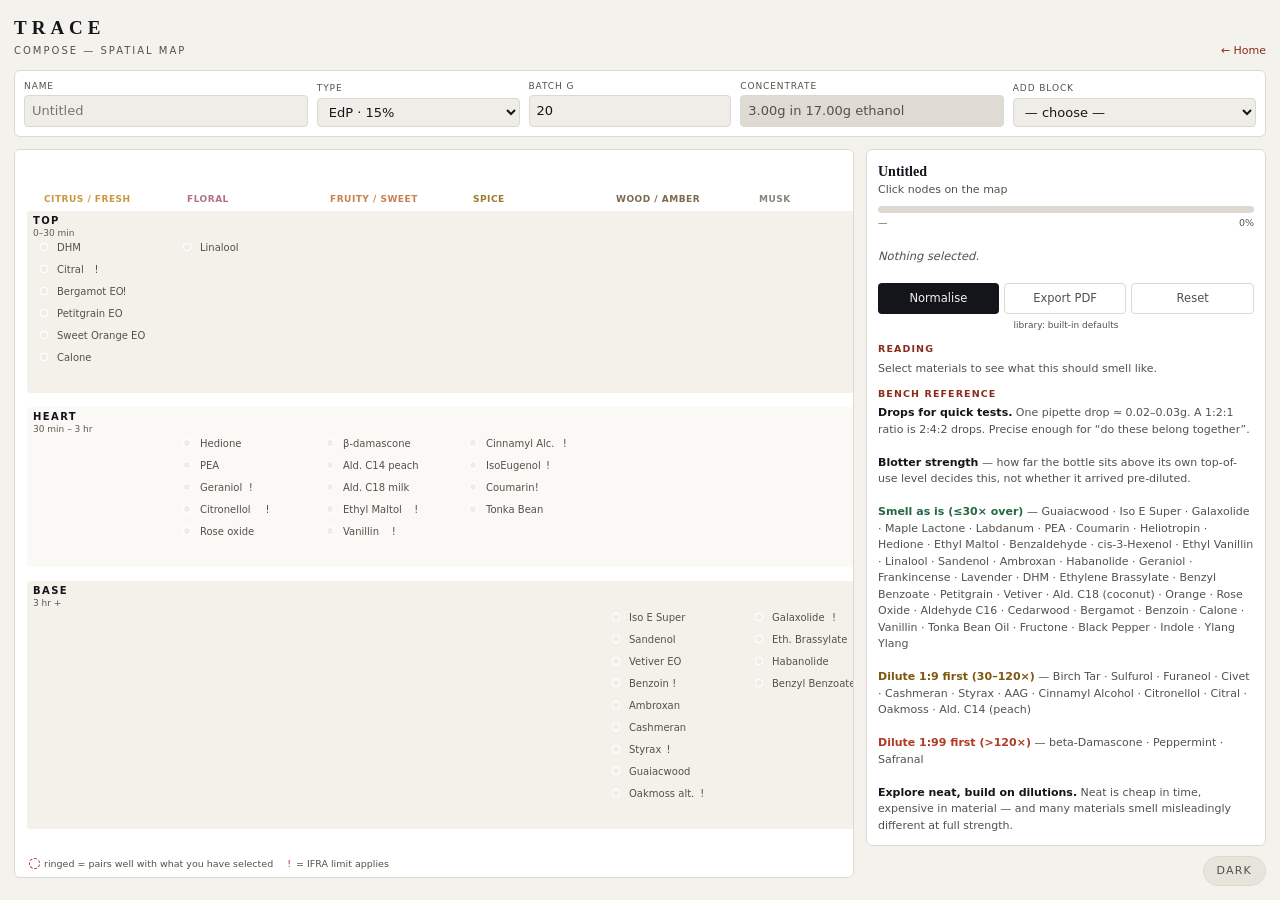
==== commit 2ee6e441: "Add files via upload" ====
--- a/compose-map.html
+++ b/compose-map.html
@@ -134,16 +134,9 @@
       A 1:2:1 ratio is 2:4:2 drops. Precise enough for “do these belong together”.<br><br>
       <b style="color:var(--text)">Blotter strength</b> — how far the bottle sits above its own
       top-of-use level decides this, not whether it arrived pre-diluted.<br><br>
-      <b style="color:var(--good)">Smell as is (≤30× over)</b> — Iso E Super · Galaxolide · PEA ·
-      Hedione · Coumarin · Ethyl Maltol · Labdanum · Linalool · Sandenol · Ambroxan · Habanolide ·
-      Geraniol · Frankincense · Lavender · DHM · Eth. Brassylate · Benzyl Benzoate · Heliotropin ·
-      Petitgrain · Vetiver · Ald. C18 · Orange · Rose Oxide · Cedarwood · Bergamot · Benzoin ·
-      Calone · Vanillin · Tonka · Fructone · AAG · Benzaldehyde · Ethyl Vanillin · Ylang Ylang<br><br>
-      <b style="color:var(--warn)">Dilute 1:9 first (30–120×)</b> — Cashmeran · Styrax ·
-      Black Pepper · Maple Lactone · Cinnamyl Alcohol · Citronellol · cis-3-Hexenol · Citral ·
-      Oakmoss · Ald. C14 · Birch Tar · Indole · Furaneol<br><br>
-      <b style="color:var(--bad)">Dilute 1:99 first (&gt;120×)</b> — Aldehyde C16 ·
-      β-Damascone 10% · Civet · Sulfurol · Peppermint · Safranal<br><br>
+      <b style="color:var(--good)">Smell as is (≤30× over)</b> — Guaiacwood · Iso E Super · Galaxolide · Maple Lactone · Labdanum · PEA · Coumarin · Heliotropin · Hedione · Ethyl Maltol · Benzaldehyde · cis-3-Hexenol · Ethyl Vanillin · Linalool · Sandenol · Ambroxan · Habanolide · Geraniol · Frankincense · Lavender · DHM · Ethylene Brassylate · Benzyl Benzoate · Petitgrain · Vetiver · Ald. C18 (coconut) · Orange · Rose Oxide · Aldehyde C16 · Cedarwood · Bergamot · Benzoin · Calone · Vanillin · Tonka Bean Oil · Fructone · Black Pepper · Indole · Ylang Ylang<br><br>
+      <b style="color:var(--warn)">Dilute 1:9 first (30–120×)</b> — Birch Tar · Sulfurol · Furaneol · Civet · Cashmeran · Styrax · AAG · Cinnamyl Alcohol · Citronellol · Citral · Oakmoss · Ald. C14 (peach)<br><br>
+      <b style="color:var(--bad)">Dilute 1:99 first (&gt;120×)</b> — beta-Damascone · Peppermint · Safranal<br><br>
       <b style="color:var(--text)">Explore neat, build on dilutions.</b> Neat is cheap in time,
       expensive in material — and many materials smell misleadingly different at full strength.
     </div>
@@ -186,7 +179,7 @@
 let FAM=FAMKEYS.map(([k,n])=>[k,n,famColour(k)]);
 function refreshFam(){ FAM=FAMKEYS.map(([k,n])=>[k,n,famColour(k)]); }
 const BAND=[['top','TOP','0–30 min',55],['heart','HEART','30 min – 3 hr',255],['base','BASE','3 hr +',455]];
-const TYPES=[['Cologne',4],['EdT',10],['EdP',15],['EdP intense',18],['Extrait',22],['Accord neat',100]];
+const TYPES=[['Cologne',4],['EdT',10],['EdP',15],['EdP intense',18],['Extrait',22],['Extrait',25],['Extrait',28],['Accord neat',100]];
 const ETH_G=1.65;
 
 const INFO={
@@ -246,16 +239,23 @@
 // Percentages are of the whole formula, as BioShop states them.
 const PRESETS={
  'Rose accord (BioShop method)':[['Geraniol',14],['Citronellol',7],['PEA (Phenylethyl alcohol)',5],['Rose Oxide',1.5]],
- 'Vanilla ladder':[['Vanillin',0.2],['Benzyl Benzoate',0.3],['Ethyl Maltol',0.1]],
+ // BioShop ladder 0.2 : 0.1 : 0.05 ACTUAL — heliotropin and ethyl vanillin are 10% stocks, hence 1.0 and 0.5
+ 'Vanilla ladder':[['Vanillin',0.2],['Heliotropin',1.0],['Ethyl Vanillin',0.5]],
+ // BioShop marine accord: Calone 0.2-0.5% actual + DHM 5-8% + Hedione
+ 'Marine accord (BioShop)':[['Calone',3],['DHM (Dihydromyrcenol)',6],['Hedione',4]],
+ 'Green accord':[['cis-3-Hexenol',6],['AAG',2],['Petitgrain EO',4],['Hedione',5]],
  'Petitgrain cologne 4-2-1':[['Petitgrain EO',5],['Bergamot EO',2.5],['Vetiver EO',0.5]],
- 'Balsamic module 1:2:2':[['Styrax Resinoid',1],['Benzoin Siam Resinoid',2]],
- 'Fougère (tonka-lavender-moss)':[['Tonka Bean Oil',3],['Linalool',4],['Oakmoss',0.5],['Coumarin',3]],
+ // styrax 1 : labdanum 2 : benzoin 2 as sold — in ACTUAL material labdanum (10% stock) is only 0.2 parts
+ 'Amber module 1:2:2':[['Styrax Resinoid',1],['Labdanum',2],['Benzoin Siam Resinoid',2]],
+ 'Fougère (lavender-coumarin-moss)':[['Lavender EO',5],['Coumarin',5],['Tonka Bean Oil',3],['Oakmoss',0.5]],
  'DHM fresh accord':[['DHM (Dihydromyrcenol)',10],['Bergamot EO',4],['Galaxolide',6],['Linalool',2]],
  'Cashmere accord':[['Cashmeran',2],['Galaxolide',5],['Ethylene Brassylate',3],['Iso E Super',2]],
  'Skin-scent base':[['Cashmeran',2],['Habanolide',1],['Ambroxan',0.5]],
  'Grojsman base':[['Iso E Super',10],['Galaxolide',8]],
  'Radiance booster':[['Hedione',8],['Iso E Super',5],['Ambroxan',1]],
 };
+let LIB_ACC={};   // accords from Studio, filled by loadLibrary
+
 // materials that appear under different names in different lists.
 // matched on the WHOLE normalised name, never as a substring — 'isoe' must not
 // swallow 'isoeugenol'.
@@ -279,6 +279,10 @@
  ['gammadecalactone','decalactone'],
 ];
 const nrm=s=>s.toLowerCase().replace(/[^a-z0-9]/g,'');
+function sameMolecule(a,b){
+ const strip=t=>String(t).replace(/\s+\d+(\.\d+)?%\s*$/,'');
+ return sameMaterial(strip(a),strip(b));
+}
 function sameMaterial(a,b){
  const x=nrm(a),y=nrm(b);
  if(x===y)return true;
@@ -289,6 +293,12 @@
  // a whole leading or trailing word of the longer one
  const[short,long]=x.length<=y.length?[x,y]:[y,x];
  if(short.length>=4&&(long.startsWith(short)||long.endsWith(short))){
+  // what the longer name adds decides it:
+  //   a number   -> a different stock strength ('Calone 1%' is not 'Calone')
+  //   a chemical prefix -> a different molecule ('Ethyl Vanillin' is not 'Vanillin')
+  const rest=long.startsWith(short)?long.slice(short.length):long.slice(0,long.length-short.length);
+  if(/^\d+$/.test(rest))return false;
+  if(/^(ethyl|methyl|iso|dihydro|cis|trans|allyl|alpha|beta|gamma|delta|para|ortho|hydroxy|acetyl)+$/.test(rest))return false;
   // guard against 'isoe' vs 'isoeugenol' style false hits
   const aliasA=ALIAS.find(gr=>gr.includes(x)), aliasB=ALIAS.find(gr=>gr.includes(y));
   if(aliasA&&aliasB&&aliasA!==aliasB)return false;
@@ -403,7 +413,7 @@
 const CONFLICTS=[
  ['DHM','Calone','over-saturates the fresh register',{'DHM':8},'B','their marine accord specifies DHM 5-8%'],
  ['DHM','AAG','two green-aquatic drivers compete',{'DHM':8},'E','no figure given; mirrors the Calone threshold'],
- ['Calone','AAG','both ozonic — 4:1 AAG:Calone is the accord, beyond that it muddles',{'AAG':0.4},'D','from their 4:1 AAG:Calone accord ratio'],
+ ['Calone','AAG','both ozonic — 4:1 AAG:Calone is the accord, beyond that it muddles',{'AAG':0.3},'D','from their 4:1 AAG:Calone accord ratio'],
  ['DHM','Iso Eugenol','incongruent fresh-spicy clash',null,'B','stated as an absolute clash, no dose given'],
  ['Hedione','Iso Eugenol','phenolic sharpness competes with Hedione transparency',{'Iso Eugenol':0.01},'I','Iso Eugenol IFRA cap 0.02% of finished'],
  ['Calone','Iso Eugenol','clean marine against warm phenolic',null,'E','structural logic, not stated'],
@@ -424,19 +434,19 @@
  ['Vetiver','Galaxolide','sharp synthetic musk against vetiver can dissonate',{'Vetiver':8},'E','’at high ratios’ — no number'],
  ['Citronellol','Benzyl Benzoate','citronellol flattens under overdosed benzyl benzoate',{'Benzyl Benzoate':6},'E','my inference'],
  ['Bergamot','Peppermint','two assertive camphoraceous tops compete',{'Peppermint':0.3},'B','stated: eucalyptus-type camphoraceous clash'],
- ['Ethyl Maltol','Furaneol','multiple primary sweeteners — pick ONE lead',{'Furaneol':0.05},'B','stated: avoid multiple primary sweeteners'],
- ['Ethyl Maltol','Maple Lactone','multiple sweeteners — keep one as lead',{'Maple Lactone':0.2},'E','threshold mine'],
- ['Ethyl Maltol','Ethyl Vanillin','cumulative sweetness overpowers',{'Ethyl Vanillin':0.3},'B','stated explicitly by name'],
- ['Furaneol','Maple Lactone','multiple sweeteners — pick ONE lead',{'Furaneol':0.05},'E','threshold mine'],
- ['Vanillin','Ethyl Vanillin','use the ladder ratio 4:2:1, not both at full dose',{'Ethyl Vanillin':0.3},'D','from their 0.2:0.1:0.05 vanilla ladder'],
- ['Vanillin','Benzaldehyde','vanillin + strong aldehyde — contrast turns harsh',{'Benzaldehyde':0.3},'B','stated: avoid vanillin with strong aldehydes'],
- ['Aldehyde C16','Ethyl Maltol','jammy + candy without calibration reads synthetic',{'Aldehyde C16':0.06},'B','stated: without careful calibration'],
+ ['Ethyl Maltol','Furaneol','multiple primary sweeteners — pick ONE lead',{'Furaneol':1.5},'B','stated: avoid multiple primary sweeteners'],
+ ['Ethyl Maltol','Maple Lactone','multiple sweeteners — keep one as lead',{'Maple Lactone':2.0},'E','threshold mine'],
+ ['Ethyl Maltol','Ethyl Vanillin','cumulative sweetness overpowers',{'Ethyl Vanillin':1.0},'B','stated explicitly by name'],
+ ['Vanillin','Ethyl Vanillin','use the ladder ratio 4:2:1, not both at full dose',{'Ethyl Vanillin':1.0},'D','from their 0.2:0.1:0.05 vanilla ladder'],
+ ['Vanillin','Benzaldehyde','vanillin + strong aldehyde — contrast turns harsh',{'Benzaldehyde':1.0},'B','stated: avoid vanillin with strong aldehydes'],
+ ['Aldehyde C16','Ethyl Maltol','jammy + candy without calibration reads synthetic',{'Aldehyde C16':0.5},'B','stated: without careful calibration'],
  ['Birch Tar','Calone','tar smoke destroys a marine accord',null,'E','structural logic'],
- ['Birch Tar','Orange EO','tar suppresses citrus lift',{'Birch Tar':0.03},'E','structural logic'],
- ['Birch Tar','Petitgrain EO','tar suppresses citrus lift',{'Birch Tar':0.03},'E','structural logic'],
- ['Civet','Calone','animalic against clean marine',{'Civet':0.02},'E','structural logic'],
- ['Indole','Calone','indolic warmth against clean marine',{'Indole':0.03},'E','structural logic'],
- ['Sulfurol','Calone','savoury-milky against marine is incongruent',{'Sulfurol':0.02},'E','structural logic'],
+ ['Birch Tar','Orange EO','tar dominates fast and turns a blend acrid in citrus',{'Birch Tar':0.5},'B','structural logic'],
+ ['Birch Tar','Petitgrain EO','tar dominates fast and turns a blend acrid in citrus',{'Birch Tar':0.5},'B','structural logic'],
+ ['Birch Tar','Geraniol','BioShop: avoid heavy use in light florals',{'Birch Tar':0.5}],
+ ['Civet','Calone','animalic against clean marine',{'Civet':0.1},'B','structural logic'],
+ ['Indole','Calone','indolic warmth against clean marine',{'Indole':0.1},'E','structural logic'],
+ ['Sulfurol','Calone','savoury-milky against marine is incongruent',{'Sulfurol':0.2},'B','structural logic'],
  ['Peppermint','Calone','two cooling registers compete',{'Peppermint':0.2},'E','structural logic'],
  ['Safranal','Calone','leathery-medicinal against clean marine',{'Safranal':0.01},'E','structural logic'],
  ['Frankincense','Orange EO','resinous smoke mutes citrus lift',{'Frankincense':8},'E','structural logic'],
@@ -447,14 +457,14 @@
  const out=[], seen=new Set();
  const actual=n=>{const m=M(n); return m ? (shares[n]||0)*m[4]/100 : 0;};
  CONFLICTS.forEach(([a,b,why,cap,src,srcwhy])=>{
-  const ma=names.filter(n=>sameMaterial(n,a)||nrm(n).includes(nrm(a)));
-  const mb=names.filter(n=>sameMaterial(n,b)||nrm(n).includes(nrm(b)));
+  const ma=names.filter(n=>sameMolecule(n,a)||nrm(n).startsWith(nrm(a)));
+  const mb=names.filter(n=>sameMolecule(n,b)||nrm(n).startsWith(nrm(b)));
   ma.forEach(x=>mb.forEach(y=>{
    if(x===y)return;
    const k=[x,y].sort().join('|'); if(seen.has(k))return; seen.add(k);
    if(!cap){ out.push([x,y,why,'avoid at any dose',true,src,srcwhy]); return; }
    const key=Object.keys(cap)[0], lim=cap[key];
-   const who=(sameMaterial(x,key)||nrm(x).includes(nrm(key)))?x:y;
+   const who=(sameMolecule(x,key)||nrm(x).startsWith(nrm(key)))?x:y;
    const act=actual(who);
    out.push([x,y,why,
      'safe while '+who+' stays under '+lim+'% actual — you are at '+act.toFixed(3)+'%',
@@ -558,6 +568,12 @@
    const list=m.pairs.split(/[;,]/).map(x=>x.trim()).filter(Boolean);
    if(list.length)PAIRS[name]=list;
   }
+ });
+ LIB_ACC={};
+ const nameOf={}; d.mat.forEach(m=>nameOf[m.id]=(m.name||'').trim());
+ (d.acc||[]).forEach(a=>{
+  const items=(a.items||[]).map(i=>[nameOf[i.ref],i.pct]).filter(x=>x[0]);
+  if(items.length)LIB_ACC[a.name]=items;
  });
  if(!rows.length)return null;
  let carried=0;
@@ -691,9 +707,13 @@
 function draw(){refreshFam();layout();buildRows();refresh()}
 window.draw=draw;
 function refresh(){
- $('#cg').value=cgram().toFixed(2)+'g in '+(W()-cgram()).toFixed(2)+'g ethanol';
  drawMap();
  const names=Object.keys(sel),{out:sh,su}=shares(),cg=cgram();
+ const aroma=names.reduce((a,n)=>{const m=M(n);return a+(m?(sh[n]||0)*(m[4]||100)/100:0)},0);
+ const eff=aroma*conc()/100;
+ $('#cg').value=cgram().toFixed(2)+'g in '+(W()-cgram()).toFixed(2)+'g ethanol'+
+   (names.length?'  ·  '+eff.toFixed(1)+'% effective':'');
+ $('#cg').title=names.length?'Only '+aroma.toFixed(1)+'% of the concentrate is real aroma; the rest is carrier from pre-diluted stocks. At '+conc()+'% nominal, the bottle holds '+eff.toFixed(1)+'% aromatic material.':'';
  $('#pt').textContent=$('#nm').value||'Untitled';
  $('#pmeta').textContent=names.length?names.length+' materials · '+conc()+'% · '+W()+'g':'Click nodes on the map';
  const bt={top:0,heart:0,base:0};names.forEach(n=>bt[P[n].band]+=sh[n]);
@@ -867,10 +887,26 @@
  const s=$('#ty');TYPES.forEach(([n,c])=>{const o=document.createElement('option');o.value=c;o.textContent=n+' · '+c+'%';s.append(o)});
  s.value=15;s.onchange=refresh;$('#wt').oninput=refresh;$('#nm').oninput=refresh;
  const bs=$('#blkSel');
- bs.innerHTML='<option value="">— choose —</option>'+Object.keys(PRESETS).map(k=>`<option>${k}</option>`).join('')+'<option value="__new">+ Empty block…</option>';
+ window.buildBlockSel=()=>{
+  const lib=Object.keys(LIB_ACC);
+  bs.innerHTML='<option value="">— choose —</option>'+
+   (lib.length?'<optgroup label="Your accords (Studio)">'+lib.map(k=>`<option value="lib:${k}">${k}</option>`).join('')+'</optgroup>':'')+
+   '<optgroup label="Presets">'+Object.keys(PRESETS).map(k=>`<option value="pre:${k}">${k}</option>`).join('')+'</optgroup>'+
+   '<option value="__new">+ Empty block…</option>';
+ };
+ buildBlockSel();
+ // an accord is stored at 100%; ask what share of the formula it should take
+ const SECTION={'OPT Top':17,'OPT Heart':32,'OPT Base':51};
  bs.onchange=()=>{const v=bs.value;if(!v)return;
   if(v==='__new'){const n=prompt('Block name');if(n)blocks.push({id:bid++,n,m:[]})}
-  else{const b={id:bid++,n:v,m:[]};PRESETS[v].forEach(([mn,p])=>{if(M(mn)){sel[mn]=p;b.m.push(mn)}});blocks.push(b)}
+  else if(v.startsWith('lib:')){
+   const k=v.slice(4); const share=parseFloat(prompt('What % of the formula should "'+k+'" take?', SECTION[k]||20));
+   if(share>0){const b={id:bid++,n:k,m:[]};
+    LIB_ACC[k].forEach(([mn,p])=>{if(M(mn)){sel[mn]=Math.round((sel[mn]||0)*100+p*share)/100;if(!b.m.includes(mn))b.m.push(mn)}});
+    blocks.push(b);}
+  }
+  else{const k=v.slice(4);const b={id:bid++,n:k,m:[]};
+   PRESETS[k].forEach(([mn,p])=>{if(M(mn)){sel[mn]=p;b.m.push(mn)}});blocks.push(b)}
   bs.value='';draw()};
  $('#norm').onclick=()=>{const ns=Object.keys(sel),su=ns.reduce((a,n)=>a+(sel[n]||0),0);
   if(!su)return;ns.forEach(n=>sel[n]=Math.round(sel[n]/su*1000)/10);draw()};
@@ -882,6 +918,7 @@
  loadLibrary().then(r=>{
   const h=layout();
   buildGraph();
+  if(window.buildBlockSel)buildBlockSel();
   $('#map').setAttribute('height',h+10);
   if(r){$('#src').textContent='library: '+r.studio+' from Studio'+(r.carried?' + '+r.carried+' built-in':'');
    $('#src').title=r.carried
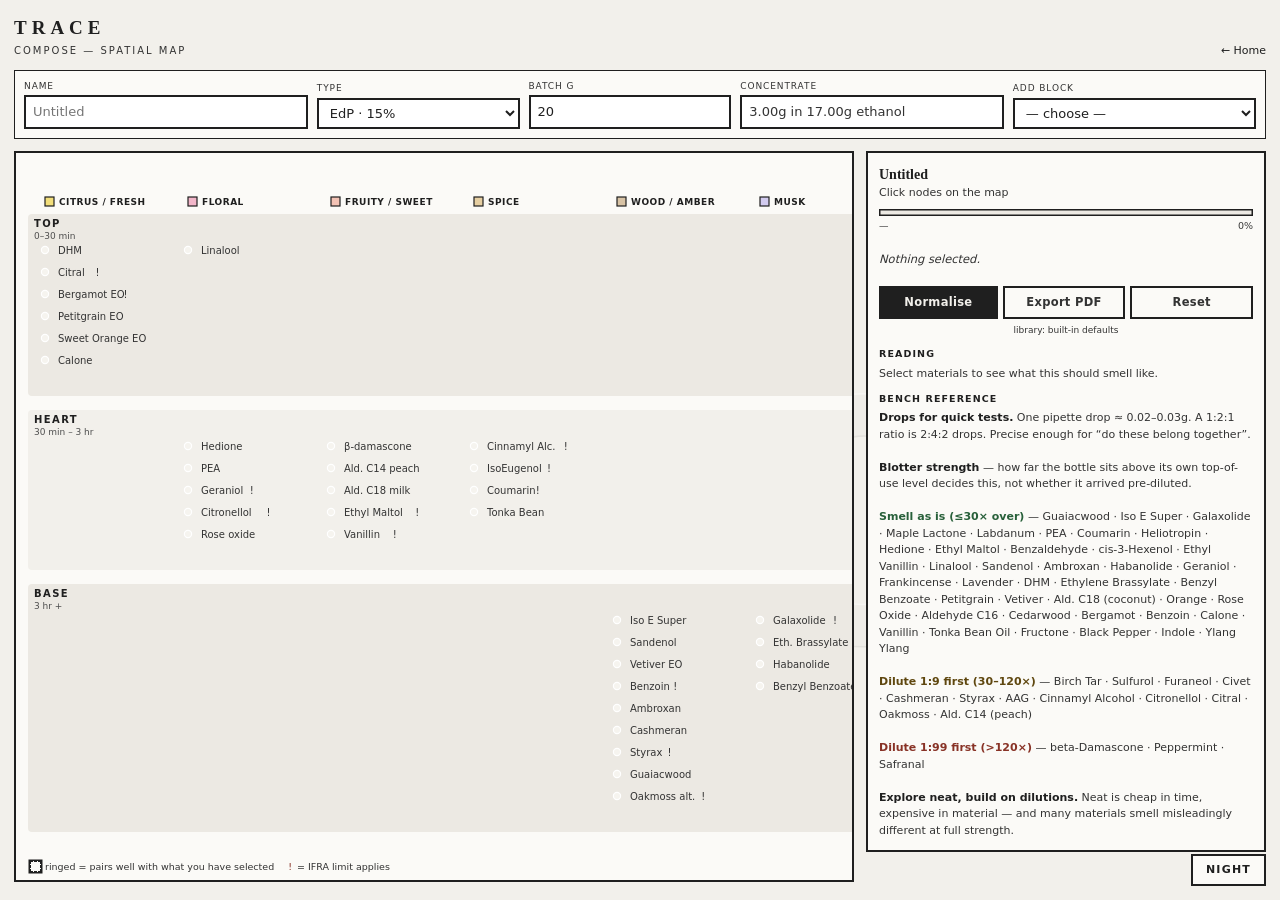
==== commit 09ae1620: "Add files via upload Theme change and updates" ====
--- a/compose-map.html
+++ b/compose-map.html
@@ -179,7 +179,7 @@
 let FAM=FAMKEYS.map(([k,n])=>[k,n,famColour(k)]);
 function refreshFam(){ FAM=FAMKEYS.map(([k,n])=>[k,n,famColour(k)]); }
 const BAND=[['top','TOP','0–30 min',55],['heart','HEART','30 min – 3 hr',255],['base','BASE','3 hr +',455]];
-const TYPES=[['Cologne',4],['EdT',10],['EdP',15],['EdP intense',18],['Extrait',22],['Extrait',25],['Extrait',28],['Accord neat',100]];
+const TYPES=[['Cologne',4],['EdT',10],['EdP',15],['EdP intense',18],['EdP intense',20],['Extrait',22],['Extrait',24],['Extrait',25],['Extrait',28],['Accord neat',100]];
 const ETH_G=1.65;
 
 const INFO={
@@ -446,11 +446,13 @@
  ['Birch Tar','Geraniol','BioShop: avoid heavy use in light florals',{'Birch Tar':0.5}],
  ['Civet','Calone','animalic against clean marine',{'Civet':0.1},'B','structural logic'],
  ['Indole','Calone','indolic warmth against clean marine',{'Indole':0.1},'E','structural logic'],
- ['Sulfurol','Calone','savoury-milky against marine is incongruent',{'Sulfurol':0.2},'B','structural logic'],
+ ['Sulfurol','Calone','BioShop: sulfurous character clashes harshly with aquatic accords',{'Sulfurol':0.01},'B','structural logic'],
+ ['Sulfurol','Orange EO','BioShop: clashes with fresh citrus',{'Sulfurol':0.01},'B','BioShop AVOID names fresh citrus'],
+ ['Sulfurol','Petitgrain EO','BioShop: clashes with fresh citrus',{'Sulfurol':0.01},'B','BioShop AVOID names fresh citrus'],
  ['Peppermint','Calone','two cooling registers compete',{'Peppermint':0.2},'E','structural logic'],
  ['Safranal','Calone','leathery-medicinal against clean marine',{'Safranal':0.01},'E','structural logic'],
  ['Frankincense','Orange EO','resinous smoke mutes citrus lift',{'Frankincense':8},'E','structural logic'],
- ['Labdanum','Calone','heavy amber against a fresh marine top',{'Labdanum':1.0},'E','structural logic'],
+ ['Labdanum','Calone','BioShop: labdanum overwhelms delicate aquatic and ozone notes',{'Labdanum':0.15},'B','structural logic'],
  ['Cedarwood','Calone','dry wood flattens the aquatic effect',{'Cedarwood':6},'E','structural logic'],
 ];
 function conflictsIn(names, shares){
@@ -618,7 +620,10 @@
   const l=mk('text',{x:12,y:by+13,'font-size':10,'font-weight':700,'letter-spacing':1.4,fill:cssVar('--text')});l.textContent=bn;svg.append(l);
   const t=mk('text',{x:12,y:by+25,'font-size':9,fill:cssVar('--text-3')});t.textContent=bt;svg.append(t);
  });
- FAM.forEach(([fk,fn,fc],fi)=>{const t=mk('text',{x:X0+fi*COLW+9,y:46,'font-size':9,'letter-spacing':.5,fill:fc,'font-weight':600});
+ const brut=document.documentElement.classList.contains('brutal');   // Brutalist: ink label + pastel swatch (colour as fill, never as text)
+ FAM.forEach(([fk,fn,fc],fi)=>{const x=X0+fi*COLW+9;
+  if(brut)svg.append(mk('rect',{x,y:38,width:9,height:9,fill:fc,stroke:cssVar('--text'),'stroke-width':1.2}));
+  const t=mk('text',{x:brut?x+14:x,y:46,'font-size':9,'letter-spacing':.5,fill:brut?cssVar('--text'):fc,'font-weight':brut?700:600});
   t.textContent=fn.toUpperCase();svg.append(t)});
  const ord={top:0,heart:1,base:2};
  const pts=Object.keys(sel).map(n=>({n,...P[n]})).sort((a,b)=>ord[a.band]-ord[b.band]||a.x-b.x);
@@ -718,7 +723,7 @@
  $('#pmeta').textContent=names.length?names.length+' materials · '+conc()+'% · '+W()+'g':'Click nodes on the map';
  const bt={top:0,heart:0,base:0};names.forEach(n=>bt[P[n].band]+=sh[n]);
  const sp=$('#sp');sp.innerHTML='';
- [['top',cssVar('--fam-citrus')],['heart',cssVar('--fam-floral')],['base',cssVar('--scent-blood')]].forEach(([k,c])=>{
+ [['top',cssVar('--tier-top')],['heart',cssVar('--tier-heart')],['base',cssVar('--tier-base')]].forEach(([k,c])=>{
   const i=document.createElement('i');i.style.width=bt[k]+'%';i.style.background=c;sp.append(i)});
  $('#sl').textContent=names.length?`top ${Math.round(bt.top)} · heart ${Math.round(bt.heart)} · base ${Math.round(bt.base)}`:'—';
  const ss=$('#ss');ss.textContent=names.length?(Math.abs(su-100)<.5?'100%':su.toFixed(1)+'% → normalised'):'0%';
@@ -896,7 +901,7 @@
  };
  buildBlockSel();
  // an accord is stored at 100%; ask what share of the formula it should take
- const SECTION={'OPT Top':17,'OPT Heart':32,'OPT Base':51};
+ const SECTION={'OPT Top':17,'OPT Heart':32,'OPT Base':51,'ST Top':9,'ST Heart':39,'ST Base':51,'ST Modifiers':1,'BM Top':13,'BM Heart':32,'BM Base':52.2,'BM Modifiers':2.8};
  bs.onchange=()=>{const v=bs.value;if(!v)return;
   if(v==='__new'){const n=prompt('Block name');if(n)blocks.push({id:bid++,n,m:[]})}
   else if(v.startsWith('lib:')){
--- a/theme.css
+++ b/theme.css
@@ -145,3 +145,176 @@
 }
 .themeToggle:hover{ color:var(--text); border-color:var(--primary); }
 @media print{ .themeToggle{display:none} }
+
+/* ==========================================================
+   FOIL — mid-tone grounds, three-hue foils (never a full rainbow),
+   colours lightly muted. Three variants; the suite uses the one
+   chosen in Themes (stored as trace:foilv, set as data-fv on <html>).
+     slate  cool blue-grey · copper, gold, rose foil   (default)
+     dusk   warm plum-grey · rose, lavender, aqua foil
+     stone  lightest grey  · mint, periwinkle, orchid foil
+   Every text pairing ≥ 4.5:1; foil wordmarks ≥ 5.4:1; dark ink on
+   foil fills ≥ 8:1. Motion: slow drift, a glint on primary actions.
+   ========================================================== */
+:root.foil, .fv-slate{
+  --bg:#2A2E38; --surface:#323743; --surface2:#373C49; --surface3:#3E4452;
+  --surface4:#434957; --surface5:#404653; --line:#454B59;
+  --primary:#F47A5E; --primary-d:#D9644A; --primary-t:#FFBBA8;
+  --secondary:#8CD3E2; --secondary-d:#6FB8C8; --secondary-t:#B6E4EE;
+  --text:#F3F4F7; --text-2:#CDD2DB; --text-3:#C2C8D1;
+  --good:#7FE0AE; --warn:#FFCF70; --bad:#FFA894;
+  --goodbg:#2D3F3A; --warnbg:#413C31; --badbg:#45363A;
+  --fam-citrus:#F2C46B; --fam-floral:#F29BBE; --fam-fruity:#F6A37A; --fam-spice:#E8BE5E; --fam-wood:#D6B98E; --fam-musk:#C8C3D2;
+  --band-a:#2F3440; --band-b:#323743; --block:#3A4050;
+  --foil: linear-gradient(115deg,#F2A57E 0%,#F4CB7E 33%,#EC93A8 66%,#F2A57E 100%);
+  --foil-soft: linear-gradient(115deg,rgba(242,165,126,0.6),rgba(244,203,126,0.6),rgba(236,147,168,0.6),rgba(242,165,126,0.6));
+  --foil-glint: linear-gradient(105deg,transparent 42%,rgba(255,255,255,.55) 50%,transparent 58%);
+  --foil-ink:#16141B;
+}
+:root.foil[data-fv="dusk"], .fv-dusk{
+  --bg:#322A37; --surface:#3A3140; --surface2:#403746; --surface3:#483F4F;
+  --surface4:#4D4454; --surface5:#473E4E; --line:#51475A;
+  --primary:#F2826A; --primary-d:#D96B54; --primary-t:#FFBEAB;
+  --secondary:#C6BBF8; --secondary-d:#A99BE6; --secondary-t:#DCD4FA;
+  --text:#F7F2F6; --text-2:#D8CED6; --text-3:#CBC1CA;
+  --good:#84E2B3; --warn:#FFD27A; --bad:#FFA893;
+  --goodbg:#33403A; --warnbg:#463C37; --badbg:#4A363A;
+  --fam-citrus:#F2C46B; --fam-floral:#F29BBE; --fam-fruity:#F6A37A; --fam-spice:#E8BE5E; --fam-wood:#D6B98E; --fam-musk:#C8C3D2;
+  --band-a:#372F3C; --band-b:#3A3140; --block:#443B4B;
+  --foil: linear-gradient(115deg,#F4B3C6 0%,#C9B6F6 33%,#9FD9E1 66%,#F4B3C6 100%);
+  --foil-soft: linear-gradient(115deg,rgba(244,179,198,0.6),rgba(201,182,246,0.6),rgba(159,217,225,0.6),rgba(244,179,198,0.6));
+  --foil-glint: linear-gradient(105deg,transparent 42%,rgba(255,255,255,.55) 50%,transparent 58%);
+  --foil-ink:#16141B;
+}
+:root.foil[data-fv="stone"], .fv-stone{
+  --bg:#3D4049; --surface:#464953; --surface2:#4B4E59; --surface3:#4F525E;
+  --surface4:#555864; --surface5:#4E515C; --line:#565965;
+  --primary:#FF8A70; --primary-d:#E0735A; --primary-t:#FFCDBF;
+  --secondary:#ABE6F0; --secondary-d:#8FD0DC; --secondary-t:#CDEFF5;
+  --text:#F7F7F8; --text-2:#DEDFE4; --text-3:#D4D5DB;
+  --good:#9FEFC8; --warn:#FFDC92; --bad:#FFC4B5;
+  --goodbg:#3F514A; --warnbg:#534D41; --badbg:#574549;
+  --fam-citrus:#F2C46B; --fam-floral:#F29BBE; --fam-fruity:#F6A37A; --fam-spice:#E8BE5E; --fam-wood:#D6B98E; --fam-musk:#C8C3D2;
+  --band-a:#42454F; --band-b:#464953; --block:#4D505C;
+  --foil: linear-gradient(115deg,#8FE8DA 0%,#A2BCFF 33%,#DDA7FF 66%,#8FE8DA 100%);
+  --foil-soft: linear-gradient(115deg,rgba(143,232,218,0.6),rgba(162,188,255,0.6),rgba(221,167,255,0.6),rgba(143,232,218,0.6));
+  --foil-glint: linear-gradient(105deg,transparent 42%,rgba(255,255,255,.55) 50%,transparent 58%);
+  --foil-ink:#16141B;
+}
+@keyframes foil-shift{ from{background-position:0% 50%} to{background-position:200% 50%} }
+@keyframes foil-glint{ 0%,70%{background-position:160% 0,0% 50%} 100%{background-position:-60% 0,0% 50%} }
+
+/* wordmarks — sized to the letters so the foil runs across them */
+.foil .mark, .foil .mk, .foil .wordmark, :root.foil h1{
+  background:var(--foil); background-size:200% auto;
+  -webkit-background-clip:text; background-clip:text; color:transparent;
+  animation:foil-shift 14s linear infinite; display:inline-block;
+}
+:root.foil .rule{ background:var(--foil)!important; background-size:200% auto; animation:foil-shift 14s linear infinite; }
+
+.foil .card{
+  border:1px solid transparent!important;
+  background:linear-gradient(var(--surface),var(--surface)) padding-box, var(--foil-soft) border-box!important;
+  background-size:100% 100%, 200% 100%!important;
+}
+.foil a.card:hover, .foil .card:hover{
+  background:linear-gradient(var(--surface),var(--surface)) padding-box, var(--foil) border-box!important;
+  background-size:100% 100%, 200% 100%!important;
+}
+.foil button.pri, .foil .chip.on, .foil .foil-fill, .foil .btn:not(.gh), .foil .act:not(.ghost){
+  background:var(--foil-glint), var(--foil)!important;
+  background-size:250% 100%, 200% 100%!important;
+  color:var(--foil-ink)!important; border-color:transparent!important; font-weight:600;
+  animation:foil-glint 7s ease-in-out infinite;
+}
+.foil button.pri:hover, .foil .chip.on:hover, .foil .foil-fill:hover, .foil .btn:not(.gh):hover, .foil .act:not(.ghost):hover{
+  box-shadow:0 0 0 1px rgba(255,255,255,.25), 0 4px 16px rgba(0,0,0,.25);
+}
+.foil .foil-text{ background:var(--foil); background-size:200% auto; -webkit-background-clip:text; background-clip:text; color:transparent; }
+:root.foil ::selection{ background:var(--secondary); color:var(--foil-ink); }
+:root.foil .themeToggle{ border:1px solid transparent;
+  background:linear-gradient(var(--surface3),var(--surface3)) padding-box, var(--foil) border-box; color:var(--text); }
+@media (prefers-reduced-motion: reduce){
+  .foil .mark, .foil .mk, .foil .wordmark, :root.foil h1, :root.foil .rule,
+  .foil button.pri, .foil .chip.on, .foil .btn:not(.gh), .foil .act:not(.ghost){ animation:none; }
+}
+@media print{ :root.foil .mark,:root.foil .mk,:root.foil h1{ color:#000; background:none; } }
+
+
+/* ==========================================================
+   BRUTALIST — the house theme (chosen 24 Sept):  Paper · Data colour
+   The interface is monotone ink on paper. Colour appears only where it
+   carries meaning: material families, formula structure, statuses.
+   Night is its evening pair — same structure, inverted.
+   Applied by theme.js as <html class="brutal"> (+ "night").
+   ========================================================== */
+:root{ --tier-top:#E8B14F; --tier-heart:#E087A8; --tier-base:#B01E4A; }   /* structure bar in the older themes */
+:root.brutal{
+  --bg:#F2F0EB; --surface:#FBFAF7; --surface2:#F6F4EF; --surface3:#ECE9E3; --surface4:#E4E0D8; --surface5:#FFFFFF;
+  --primary:#1F1F1F; --primary-d:#000000; --primary-t:#1F1F1F;
+  --secondary:#2E4A6B; --secondary-d:#243A55; --secondary-t:#2E4A6B;
+  --text:#1F1F1F; --text-2:#333333; --text-3:#4D4D4D; --line:#1F1F1F;
+  --good:#28603A; --warn:#5F470F; --bad:#883226; --goodbg:#DCE8DE; --warnbg:#EFE6CF; --badbg:#F0DCD6;
+  --fam-citrus:#F2DE7A;
+  --fam-floral:#F2B6C9;
+  --fam-fruity:#F3C2B4;
+  --fam-spice:#E6CFA2;
+  --fam-wood:#D8C3A5;
+  --fam-musk:#D2CBEF;
+  --fam-green:#B6DDBF;
+  --fam-marine:#A9CFEF;
+  --fam-amber:#EBCD95;
+  --fam-gourmand:#E9C9A7;
+  --fam-aromatic:#C9DDB0;
+  --fam-animalic:#DDBDB3;
+  --fam-other:#D6D3CC;
+  --fam-solvent:#D6D3CC;
+  --tier-top:#A9CFEF; --tier-heart:#F2B6C9; --tier-base:#D8C3A5;
+  --band-a:#F2F0EB; --band-b:#ECE9E3; --block:#ECE9E3;
+  --emboss-face:#EEECE7; --emboss-hi:rgba(255,255,255,.35); --emboss-lo:rgba(0,0,0,.065);
+  --wordmark-spacing:0px;
+}
+:root.brutal.night{
+  --bg:#151A24; --surface:#1B2130; --surface2:#1E2534; --surface3:#212838; --surface4:#283042; --surface5:#10141C;
+  --primary:#E4E7EE; --primary-d:#FFFFFF; --primary-t:#E4E7EE;
+  --secondary:#9FC3E8; --secondary-d:#86AFD9; --secondary-t:#9FC3E8;
+  --text:#E4E7EE; --text-2:#C5CAD6; --text-3:#A9B0BF; --line:#E4E7EE;
+  --good:#8CCB9E; --warn:#D9BD72; --bad:#E39A8C; --goodbg:#1F2C24; --warnbg:#2C281C; --badbg:#2E201E;
+  --band-a:#151A24; --band-b:#1B2130; --block:#212838;
+  --emboss-face:#181D27; --emboss-hi:rgba(255,255,255,.04); --emboss-lo:rgba(0,0,0,.4);
+}
+/* one faint, blind-embossed TRACE behind every app — visible if you look for it */
+:root.brutal body::before{content:'TRACE';position:fixed;left:50%;top:58%;transform:translate(-50%,-50%);z-index:-1;pointer-events:none;
+  font:700 min(62vh,27vw)/1 var(--font-display);letter-spacing:-.02em;white-space:nowrap;color:var(--emboss-face);
+  text-shadow:-1.5px -1.5px 0 var(--emboss-hi),1.5px 1.5px 0 var(--emboss-lo)}
+/* structure: square corners, ink lines, hard shadows used sparingly */
+:root.brutal *{border-radius:0!important}
+:root.brutal :is(.mark,.wordmark,h1.brand){font-weight:700;letter-spacing:-.5px}
+:root.brutal :is(.card,a.card,.panel,.blk,.mapbox,.sec,.item,.it,.note,.branch,.sum,.clock,.prog,details.intro){border-width:2px!important;border-color:var(--line)!important}
+:root.brutal :is(a.card,.card){transition:transform .08s,box-shadow .08s}
+:root.brutal a.card:hover{transform:translate(-2px,-2px);box-shadow:4px 4px 0 var(--line)}
+:root.brutal :is(button,.btn,.bar button,.grp button,.pair button,nav button){border-width:2px;font-weight:600}
+:root.brutal :is(button.act,.btn,button.pri,.bar button.on,.chip.on,nav button.on){letter-spacing:.3px}
+:root.brutal :is(button,.btn):active{transform:translate(1px,1px)}
+:root.brutal :is(input,select,textarea){border:2px solid var(--line)!important;background:var(--surface5)!important;color:var(--text)}
+:root.brutal :is(input,select,textarea,button,a,.card,summary):focus-visible{outline:3px solid var(--text)!important;outline-offset:2px}
+:root.brutal th{background:var(--text);color:var(--bg)}
+:root.brutal :is(.pill,.chip,.tag,.badge){border-width:1.5px}
+:root.brutal :is(.dot,.legend i){box-shadow:0 0 0 1.5px var(--line)}
+:root.brutal ::selection{background:var(--text);color:var(--bg)}
+:root.brutal .themeToggle{border:2px solid var(--line);background:var(--surface);color:var(--text);font-weight:700}
+/* Home: the wordmark as the one bold element */
+:root.brutal body.home .wrap{max-width:980px}
+:root.brutal body.home header{text-align:left}
+:root.brutal body.home .mark{font-size:56px;letter-spacing:-1.5px;line-height:1}
+:root.brutal body.home .sub{color:var(--text);font-weight:700;letter-spacing:2px}
+:root.brutal body.home .rule{max-width:none;height:6px;margin:14px 0 24px;background:var(--text)}
+:root.brutal body.home a.card{border:2px solid var(--line);background:var(--surface)}
+:root.brutal body.home a.card .tag{color:var(--text);font-weight:700}
+:root.brutal body.home a.card b{font-weight:700}
+:root.brutal body.home .foot{text-align:left;color:var(--text-2)}
+@media (prefers-reduced-motion:reduce){:root.brutal a.card:hover{transform:none}}
+/* elements that used the line colour as a fill: tracks and muted blocks get paper-grey, so text and progress stay visible */
+:root.brutal :is(.mac,.split,.prog){background:var(--surface3)!important;box-shadow:inset 0 0 0 1.5px var(--line)}
+:root.brutal .note.n{background:var(--surface3)!important}
+:root.brutal .opt.no{background:var(--surface3)!important;color:var(--text-2)!important}
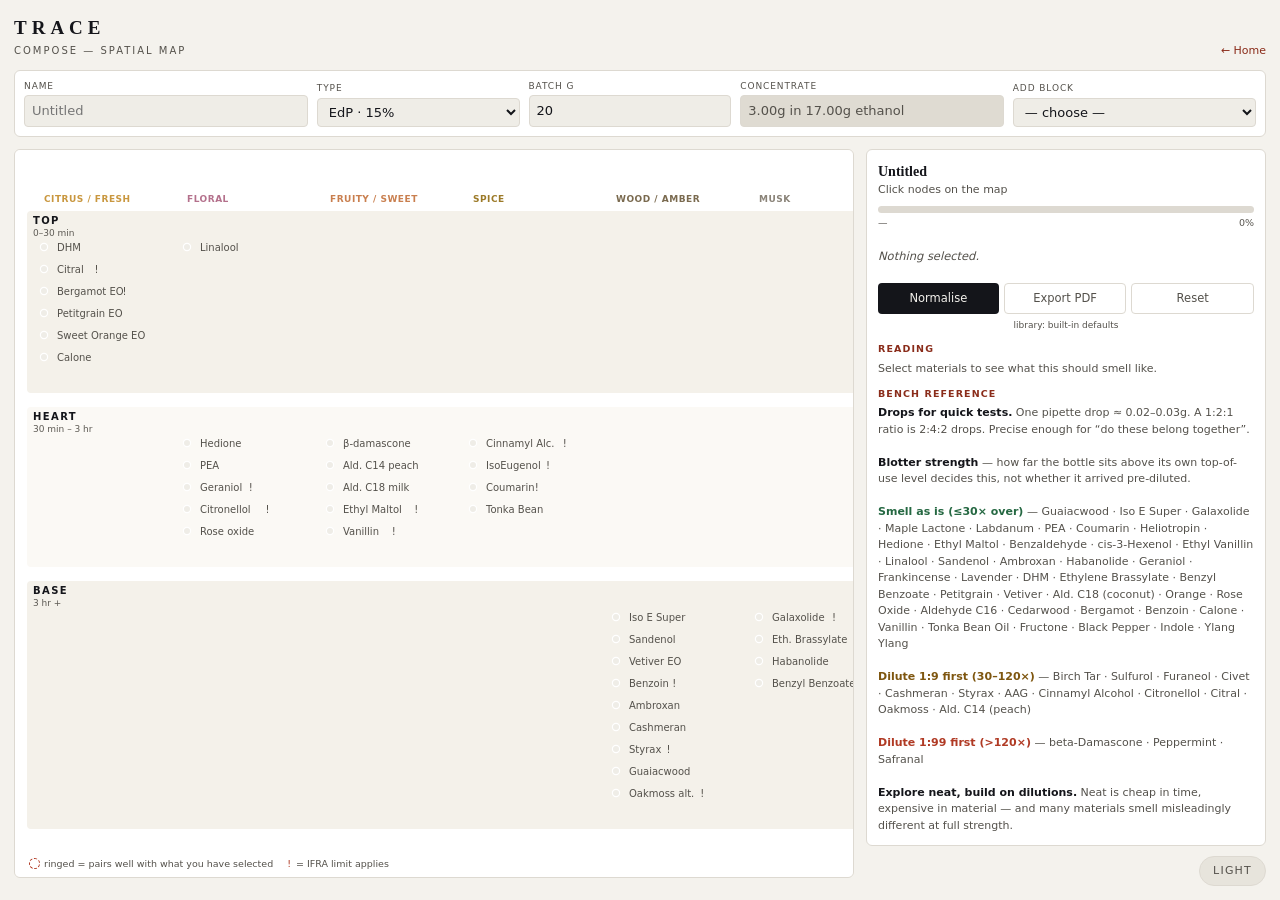
==== commit a55dfd4c: "Add files via upload" ====
--- a/compose-map.html
+++ b/compose-map.html
@@ -435,6 +435,10 @@
  ['Citronellol','Benzyl Benzoate','citronellol flattens under overdosed benzyl benzoate',{'Benzyl Benzoate':6},'E','my inference'],
  ['Bergamot','Peppermint','two assertive camphoraceous tops compete',{'Peppermint':0.3},'B','stated: eucalyptus-type camphoraceous clash'],
  ['Ethyl Maltol','Furaneol','multiple primary sweeteners — pick ONE lead',{'Furaneol':1.5},'B','stated: avoid multiple primary sweeteners'],
+ ['Furaneol','cis-3-Hexenol','warm sweetness against cut-grass green reads as dissonant',null,'B','stated: can clash with intensely green ingredients'],
+ ['Furaneol','Calone','warm sweetness against cold marine-ozonic reads as dissonant',null,'B','stated: can clash with aquatic or ozonic ingredients'],
+ ['Furaneol','DHM','warm sweetness against fresh-cold reads as dissonant',null,'B','stated: can clash with fresh-cold ingredients'],
+ ['Furaneol','Iso Eugenol','medicinal-candy effect at high doses',null,'B','stated: avoid with high-dose phenolics'],
  ['Ethyl Maltol','Maple Lactone','multiple sweeteners — keep one as lead',{'Maple Lactone':2.0},'E','threshold mine'],
  ['Ethyl Maltol','Ethyl Vanillin','cumulative sweetness overpowers',{'Ethyl Vanillin':1.0},'B','stated explicitly by name'],
  ['Vanillin','Ethyl Vanillin','use the ladder ratio 4:2:1, not both at full dose',{'Ethyl Vanillin':1.0},'D','from their 0.2:0.1:0.05 vanilla ladder'],
--- a/theme.css
+++ b/theme.css
@@ -250,10 +250,10 @@
    ========================================================== */
 :root{ --tier-top:#E8B14F; --tier-heart:#E087A8; --tier-base:#B01E4A; }   /* structure bar in the older themes */
 :root.brutal{
-  --bg:#F2F0EB; --surface:#FBFAF7; --surface2:#F6F4EF; --surface3:#ECE9E3; --surface4:#E4E0D8; --surface5:#FFFFFF;
+  --bg:#F2F0EB; --surface:#FFFFFF; --surface2:#FAF9F6; --surface3:#E9E6DF; --surface4:#E0DCD3; --surface5:#FFFFFF;
   --primary:#1F1F1F; --primary-d:#000000; --primary-t:#1F1F1F;
   --secondary:#2E4A6B; --secondary-d:#243A55; --secondary-t:#2E4A6B;
-  --text:#1F1F1F; --text-2:#333333; --text-3:#4D4D4D; --line:#1F1F1F;
+  --text:#1F1F1F; --text-2:#2A2A2A; --text-3:#3D3D3D; --line:#1F1F1F;
   --good:#28603A; --warn:#5F470F; --bad:#883226; --goodbg:#DCE8DE; --warnbg:#EFE6CF; --badbg:#F0DCD6;
   --fam-citrus:#F2DE7A;
   --fam-floral:#F2B6C9;
@@ -271,7 +271,7 @@
   --fam-solvent:#D6D3CC;
   --tier-top:#A9CFEF; --tier-heart:#F2B6C9; --tier-base:#D8C3A5;
   --band-a:#F2F0EB; --band-b:#ECE9E3; --block:#ECE9E3;
-  --emboss-face:#EEECE7; --emboss-hi:rgba(255,255,255,.35); --emboss-lo:rgba(0,0,0,.065);
+  --emboss-face:#F0EEE9; --emboss-hi:rgba(255,255,255,.28); --emboss-lo:rgba(0,0,0,.045);
   --wordmark-spacing:0px;
 }
 :root.brutal.night{
@@ -281,7 +281,7 @@
   --text:#E4E7EE; --text-2:#C5CAD6; --text-3:#A9B0BF; --line:#E4E7EE;
   --good:#8CCB9E; --warn:#D9BD72; --bad:#E39A8C; --goodbg:#1F2C24; --warnbg:#2C281C; --badbg:#2E201E;
   --band-a:#151A24; --band-b:#1B2130; --block:#212838;
-  --emboss-face:#181D27; --emboss-hi:rgba(255,255,255,.04); --emboss-lo:rgba(0,0,0,.4);
+  --emboss-face:#171C26; --emboss-hi:rgba(255,255,255,.03); --emboss-lo:rgba(0,0,0,.3);
 }
 /* one faint, blind-embossed TRACE behind every app — visible if you look for it */
 :root.brutal body::before{content:'TRACE';position:fixed;left:50%;top:58%;transform:translate(-50%,-50%);z-index:-1;pointer-events:none;
@@ -318,3 +318,34 @@
 :root.brutal :is(.mac,.split,.prog){background:var(--surface3)!important;box-shadow:inset 0 0 0 1.5px var(--line)}
 :root.brutal .note.n{background:var(--surface3)!important}
 :root.brutal .opt.no{background:var(--surface3)!important;color:var(--text-2)!important}
+
+/* ---- Brutalist, strengthened to match the preview ---- */
+:root.brutal :is(.card,.panel,.mapbox){box-shadow:5px 5px 0 var(--line)}
+:root.brutal :is(.sec,.glance div,.famgrid div,.stats div,.it){border:2px solid var(--line)!important;background:var(--surface)!important}
+:root.brutal :is(.sec h3,.group h2,.blkh,.dd-h){color:var(--text);font-weight:700}
+:root.brutal .badge{border:1.5px solid currentColor;font-weight:700;background:var(--surface)!important;color:var(--text)}
+:root.brutal .badge.warn{background:var(--warnbg)!important;color:var(--warn)}
+:root.brutal .badge.bad{background:var(--badbg)!important;color:var(--bad)}
+:root.brutal .badge.good{background:var(--goodbg)!important;color:var(--good)}
+:root.brutal .tag{border-width:1.5px;font-weight:700}
+:root.brutal :is(.alert,.msg,.warn:not(.badge)){border:2px solid currentColor!important;border-left-width:8px!important;font-weight:600}
+/* Encyclopedia: families as solid pastel blocks, like the preview */
+:root.brutal .chip.fam{background:var(--fc)!important;color:#1C1C1C!important;border:2px solid var(--line)!important;font-weight:600}
+:root.brutal .chip.fam.on{box-shadow:3px 3px 0 var(--line);transform:translate(-1px,-1px);font-weight:700}
+:root.brutal .chip:not(.fam){border:2px solid var(--line)!important;font-weight:600}
+:root.brutal .group h2{display:inline-block;background:var(--fc);color:#1C1C1C;border:2px solid var(--line);padding:2px 9px;letter-spacing:1px}
+:root.brutal .group span{color:var(--text);font-weight:700}
+:root.brutal div.item.item{border-left:12px solid var(--fc)!important}   /* outranks the generic 2px container rule */
+:root.brutal .item .dot{width:12px;height:12px}
+:root.brutal .famgrid div{background:var(--fc)!important;color:#1C1C1C}
+:root.brutal .famgrid div b{color:#1C1C1C}
+:root.brutal.night :is(.famgrid div,.group h2,.chip.fam){color:#1C1C1C!important}
+
+/* ---- theme menu: four themes, pick directly ---- */
+.themeMenu{position:fixed;right:14px;bottom:52px;z-index:9999;display:none;flex-direction:column;min-width:150px;
+  background:var(--surface);border:1px solid var(--line);border-radius:6px;padding:4px;box-shadow:0 8px 24px rgba(0,0,0,.25)}
+.themeMenu.open{display:flex}
+.themeMenu button{all:unset;cursor:pointer;padding:7px 10px;font:12.5px/1.2 var(--font-body);color:var(--text);border-radius:4px;display:flex;justify-content:space-between;gap:12px}
+.themeMenu button:hover,.themeMenu button:focus-visible{background:var(--surface4)}
+.themeMenu button[aria-checked="true"]::after{content:'✓';font-weight:700}
+:root.brutal .themeMenu{border:2px solid var(--line);box-shadow:4px 4px 0 var(--line)}
